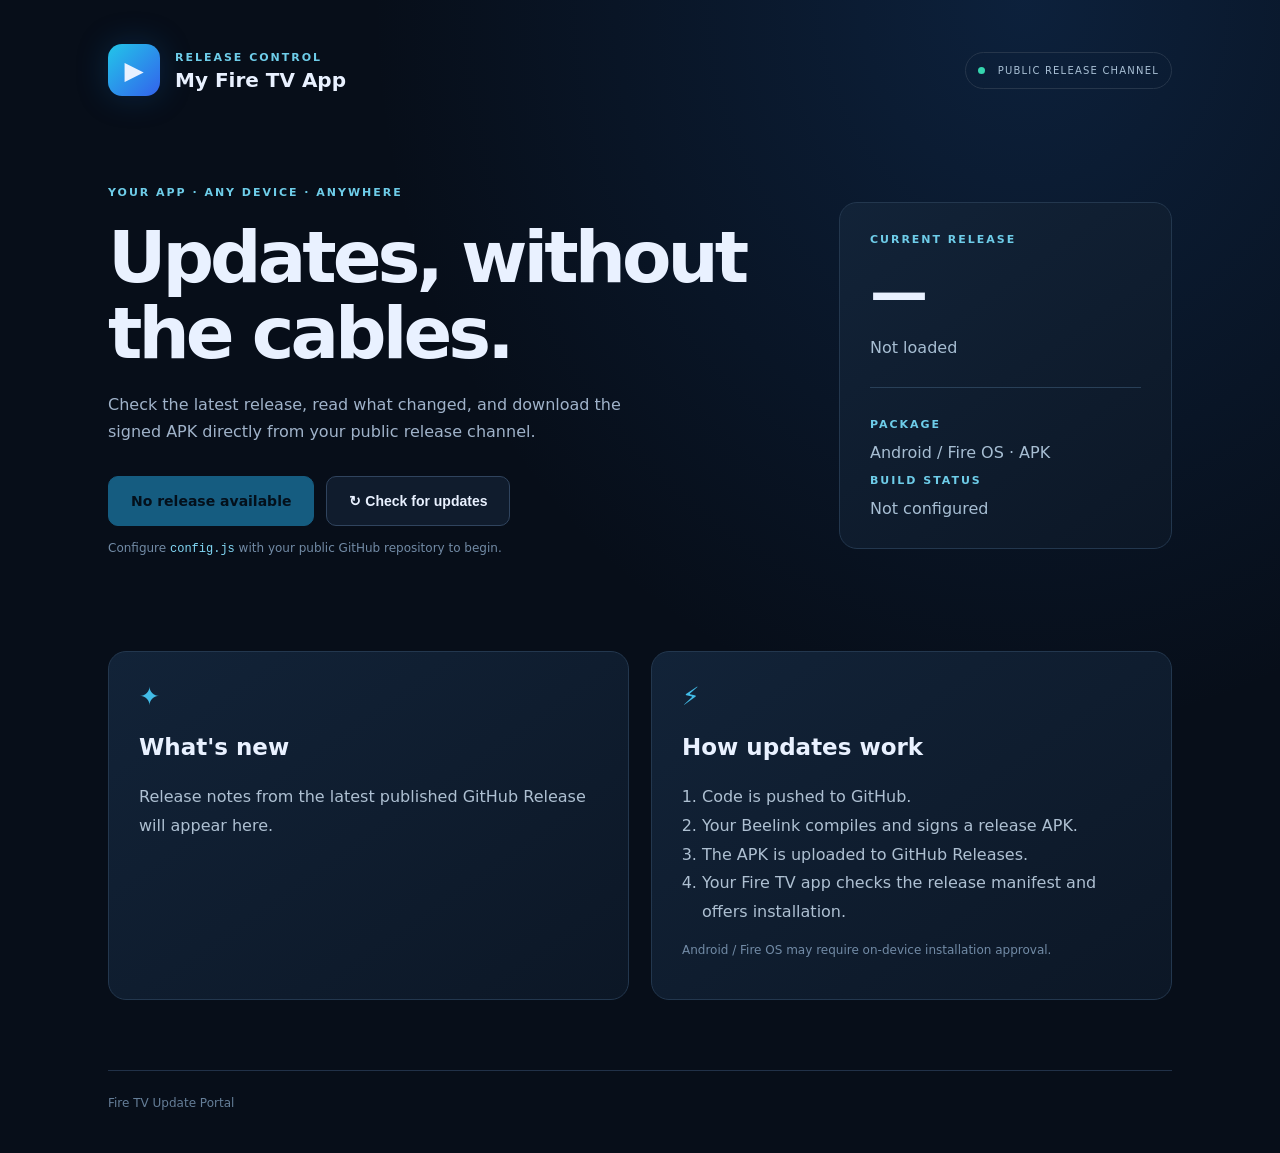
==== index.html @ 5aac3f4d "Add files via upload" ====
<!doctype html><html lang="en"><head><meta charset="UTF-8"><meta name="viewport" content="width=device-width,initial-scale=1"><meta name="theme-color" content="#09111e"><title>Fire TV Update Portal</title><link rel="stylesheet" href="styles.css"></head><body><main class="wrap"><header><div class="brand"><div class="mark">▶</div><div><span class="eyebrow">RELEASE CONTROL</span><h1 id="app-name">Fire TV App</h1></div></div><span class="pill"><span class="dot"></span> PUBLIC RELEASE CHANNEL</span></header><section class="hero"><div><span class="eyebrow">YOUR APP · ANY DEVICE · ANYWHERE</span><h2>Updates, without the cables.</h2><p>Check the latest release, read what changed, and download the signed APK directly from your public release channel.</p><div class="buttons"><a id="download" class="btn primary disabled" aria-disabled="true">No release available</a><button id="refresh" class="btn secondary">↻ Check for updates</button></div><p class="fine" id="error">Configure <code>config.js</code> with your public GitHub repository to begin.</p></div><div class="status"><span class="eyebrow">CURRENT RELEASE</span><strong id="version">—</strong><span id="release-date">Not loaded</span><div class="line"></div><span class="tiny">PACKAGE</span><span id="package">Android / Fire OS · APK</span><span class="tiny">BUILD STATUS</span><span id="build-status">Not configured</span></div></section><section class="panels"><article class="panel"><div class="icon">✦</div><h3>What's new</h3><div id="notes" class="notes">Release notes from the latest published GitHub Release will appear here.</div></article><article class="panel"><div class="icon">⚡</div><h3>How updates work</h3><ol><li>Code is pushed to GitHub.</li><li>Your Beelink compiles and signs a release APK.</li><li>The APK is uploaded to GitHub Releases.</li><li>Your Fire TV app checks the release manifest and offers installation.</li></ol><p class="fine">Android / Fire OS may require on-device installation approval.</p></article></section><footer>Fire TV Update Portal <span id="repo-link"></span></footer></main><script src="config.js"></script><script src="app.js"></script></body></html>
---- styles.css ----
:root{color-scheme:dark;font-family:Inter,ui-sans-serif,system-ui,-apple-system,Segoe UI,sans-serif;background:#070e19;color:#e9f1ff}*{box-sizing:border-box}body{margin:0;background:radial-gradient(ellipse at 80% 0,rgba(27,83,153,.27),transparent 45%),#070e19}.wrap{max-width:1120px;margin:auto;padding:44px 28px}header{display:flex;align-items:center;justify-content:space-between;gap:16px;margin-bottom:85px}.brand{display:flex;align-items:center;gap:15px}.mark{display:grid;place-items:center;font-size:25px;width:52px;height:52px;border-radius:14px;background:linear-gradient(135deg,#22c6e9,#3362ec);box-shadow:0 0 32px #1768bc44}.eyebrow,.tiny{font-size:11px;letter-spacing:.18em;font-weight:800;color:#6ecde9}.brand h1{font-size:20px;margin:3px 0}.pill{font-size:10px;color:#a9c0d5;border:1px solid #26364b;padding:12px;border-radius:100px;letter-spacing:.12em}.dot{display:inline-block;width:7px;height:7px;border-radius:50%;background:#35d6af;margin-right:8px}.hero{display:grid;grid-template-columns:1.4fr .7fr;gap:65px;align-items:center;margin-bottom:80px}.hero h2{font-size:clamp(40px,6vw,72px);letter-spacing:-.055em;line-height:1.05;margin:20px 0}.hero p{color:#a0b3ca;max-width:560px;line-height:1.7}.buttons{display:flex;flex-wrap:wrap;gap:12px;margin-top:30px}.btn{font-size:14px;text-decoration:none;font-weight:750;border-radius:10px;border:1px solid #30445e;padding:16px 22px;cursor:pointer}.primary{background:#24a9e7;color:#00121e;border-color:#24a9e7}.secondary{background:#101c2d;color:#e9f1ff}.disabled{opacity:.5;pointer-events:none}.fine{font-size:12px!important;color:#728ba6!important}.status,.panel{border:1px solid #23374e;background:linear-gradient(145deg,#122338,#0c1726);border-radius:18px;padding:30px}.status{display:flex;flex-direction:column;gap:12px}.status strong{font-size:58px;letter-spacing:-.06em}.status>span:not(.eyebrow):not(.tiny){color:#a7bed3}.line{border-top:1px solid #294058;margin:18px 0}.panels{display:grid;grid-template-columns:1fr 1fr;gap:22px}.panel .icon{font-size:25px;color:#42bce7}.panel h3{font-size:23px}.notes,.panel li{color:#aec0d2;line-height:1.8;white-space:pre-wrap;overflow-wrap:anywhere}.panel ol{padding-left:20px}footer{display:flex;justify-content:space-between;gap:15px;border-top:1px solid #213148;margin-top:70px;padding-top:25px;font-size:12px;color:#657e98}footer a{color:#73cbed}code{color:#82d8f5}@media(max-width:760px){.wrap{padding:25px 19px}header{margin-bottom:55px}.hero,.panels{grid-template-columns:1fr;gap:20px}.hero{margin-bottom:30px}.pill{display:none}.status strong{font-size:48px}}
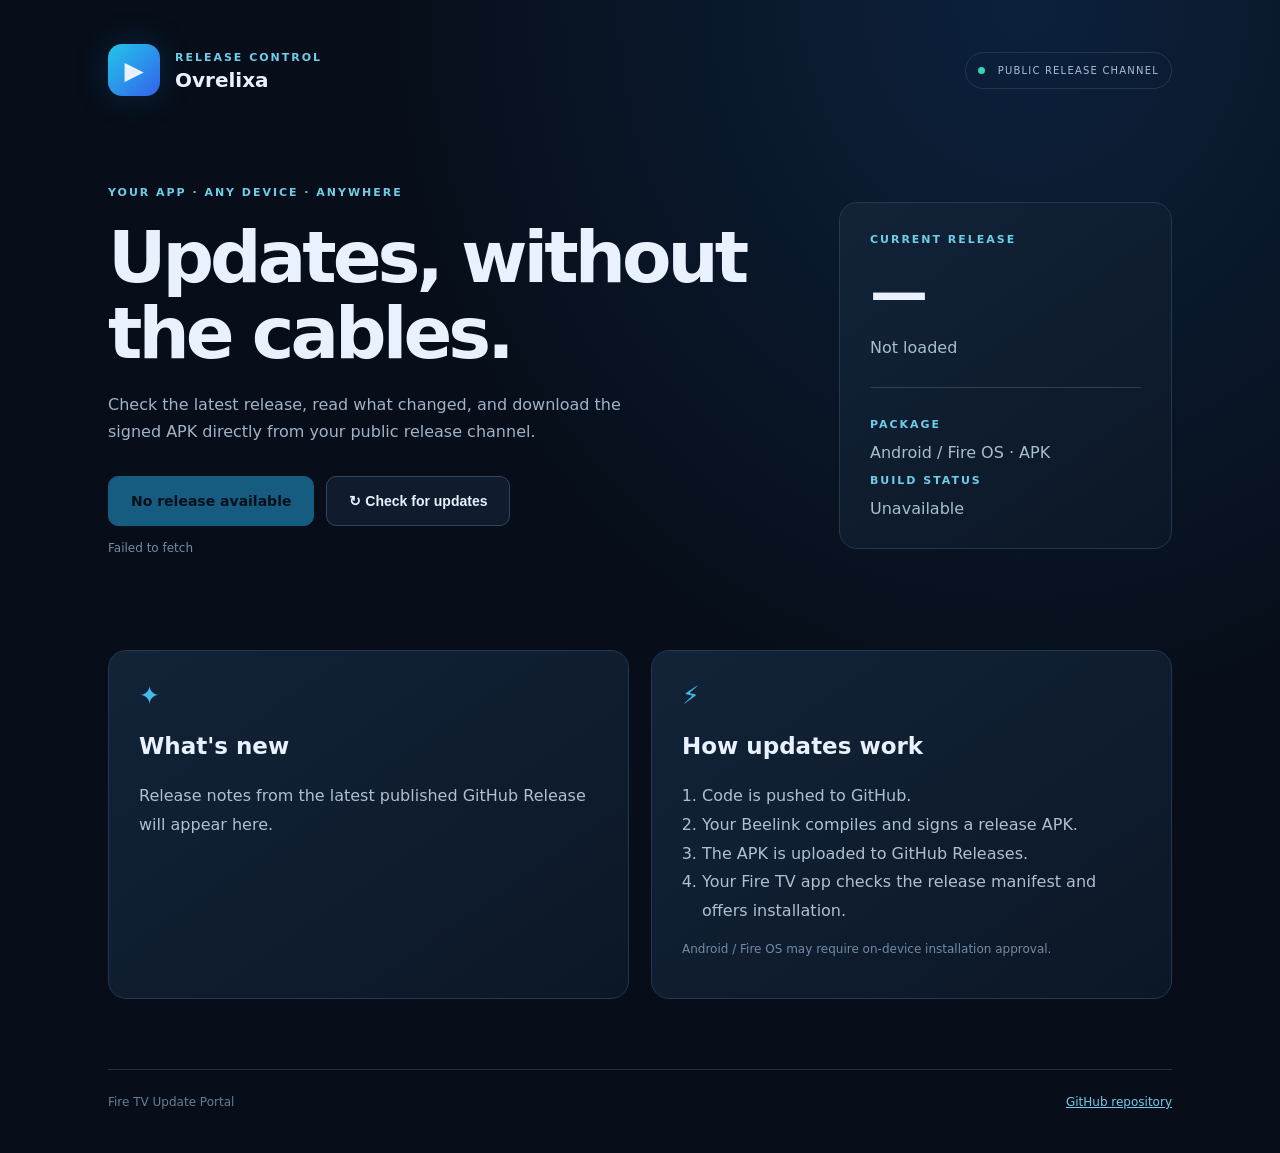
==== commit 6eb28900: "Name: Ovrelixa Co-Authored-By: Claude Opus 5.5 <noreply@anthropic.com> Claude-Session: https://claud" ====
--- a/index.html
+++ b/index.html
@@ -1 +1 @@
-<!doctype html><html lang="en"><head><meta charset="UTF-8"><meta name="viewport" content="width=device-width,initial-scale=1"><meta name="theme-color" content="#09111e"><title>Fire TV Update Portal</title><link rel="stylesheet" href="styles.css"></head><body><main class="wrap"><header><div class="brand"><div class="mark">▶</div><div><span class="eyebrow">RELEASE CONTROL</span><h1 id="app-name">Fire TV App</h1></div></div><span class="pill"><span class="dot"></span> PUBLIC RELEASE CHANNEL</span></header><section class="hero"><div><span class="eyebrow">YOUR APP · ANY DEVICE · ANYWHERE</span><h2>Updates, without the cables.</h2><p>Check the latest release, read what changed, and download the signed APK directly from your public release channel.</p><div class="buttons"><a id="download" class="btn primary disabled" aria-disabled="true">No release available</a><button id="refresh" class="btn secondary">↻ Check for updates</button></div><p class="fine" id="error">Configure <code>config.js</code> with your public GitHub repository to begin.</p></div><div class="status"><span class="eyebrow">CURRENT RELEASE</span><strong id="version">—</strong><span id="release-date">Not loaded</span><div class="line"></div><span class="tiny">PACKAGE</span><span id="package">Android / Fire OS · APK</span><span class="tiny">BUILD STATUS</span><span id="build-status">Not configured</span></div></section><section class="panels"><article class="panel"><div class="icon">✦</div><h3>What's new</h3><div id="notes" class="notes">Release notes from the latest published GitHub Release will appear here.</div></article><article class="panel"><div class="icon">⚡</div><h3>How updates work</h3><ol><li>Code is pushed to GitHub.</li><li>Your Beelink compiles and signs a release APK.</li><li>The APK is uploaded to GitHub Releases.</li><li>Your Fire TV app checks the release manifest and offers installation.</li></ol><p class="fine">Android / Fire OS may require on-device installation approval.</p></article></section><footer>Fire TV Update Portal <span id="repo-link"></span></footer></main><script src="config.js"></script><script src="app.js"></script></body></html>
+<!doctype html><html lang="en"><head><meta charset="UTF-8"><meta name="viewport" content="width=device-width,initial-scale=1"><meta name="theme-color" content="#09111e"><title>Ovrelixa Updates</title><link rel="stylesheet" href="styles.css"></head><body><main class="wrap"><header><div class="brand"><div class="mark">▶</div><div><span class="eyebrow">RELEASE CONTROL</span><h1 id="app-name">Fire TV App</h1></div></div><span class="pill"><span class="dot"></span> PUBLIC RELEASE CHANNEL</span></header><section class="hero"><div><span class="eyebrow">YOUR APP · ANY DEVICE · ANYWHERE</span><h2>Updates, without the cables.</h2><p>Check the latest release, read what changed, and download the signed APK directly from your public release channel.</p><div class="buttons"><a id="download" class="btn primary disabled" aria-disabled="true">No release available</a><button id="refresh" class="btn secondary">↻ Check for updates</button></div><p class="fine" id="error">Configure <code>config.js</code> with your public GitHub repository to begin.</p></div><div class="status"><span class="eyebrow">CURRENT RELEASE</span><strong id="version">—</strong><span id="release-date">Not loaded</span><div class="line"></div><span class="tiny">PACKAGE</span><span id="package">Android / Fire OS · APK</span><span class="tiny">BUILD STATUS</span><span id="build-status">Not configured</span></div></section><section class="panels"><article class="panel"><div class="icon">✦</div><h3>What's new</h3><div id="notes" class="notes">Release notes from the latest published GitHub Release will appear here.</div></article><article class="panel"><div class="icon">⚡</div><h3>How updates work</h3><ol><li>Code is pushed to GitHub.</li><li>Your Beelink compiles and signs a release APK.</li><li>The APK is uploaded to GitHub Releases.</li><li>Your Fire TV app checks the release manifest and offers installation.</li></ol><p class="fine">Android / Fire OS may require on-device installation approval.</p></article></section><footer>Fire TV Update Portal <span id="repo-link"></span></footer></main><script src="config.js"></script><script src="app.js"></script></body></html>
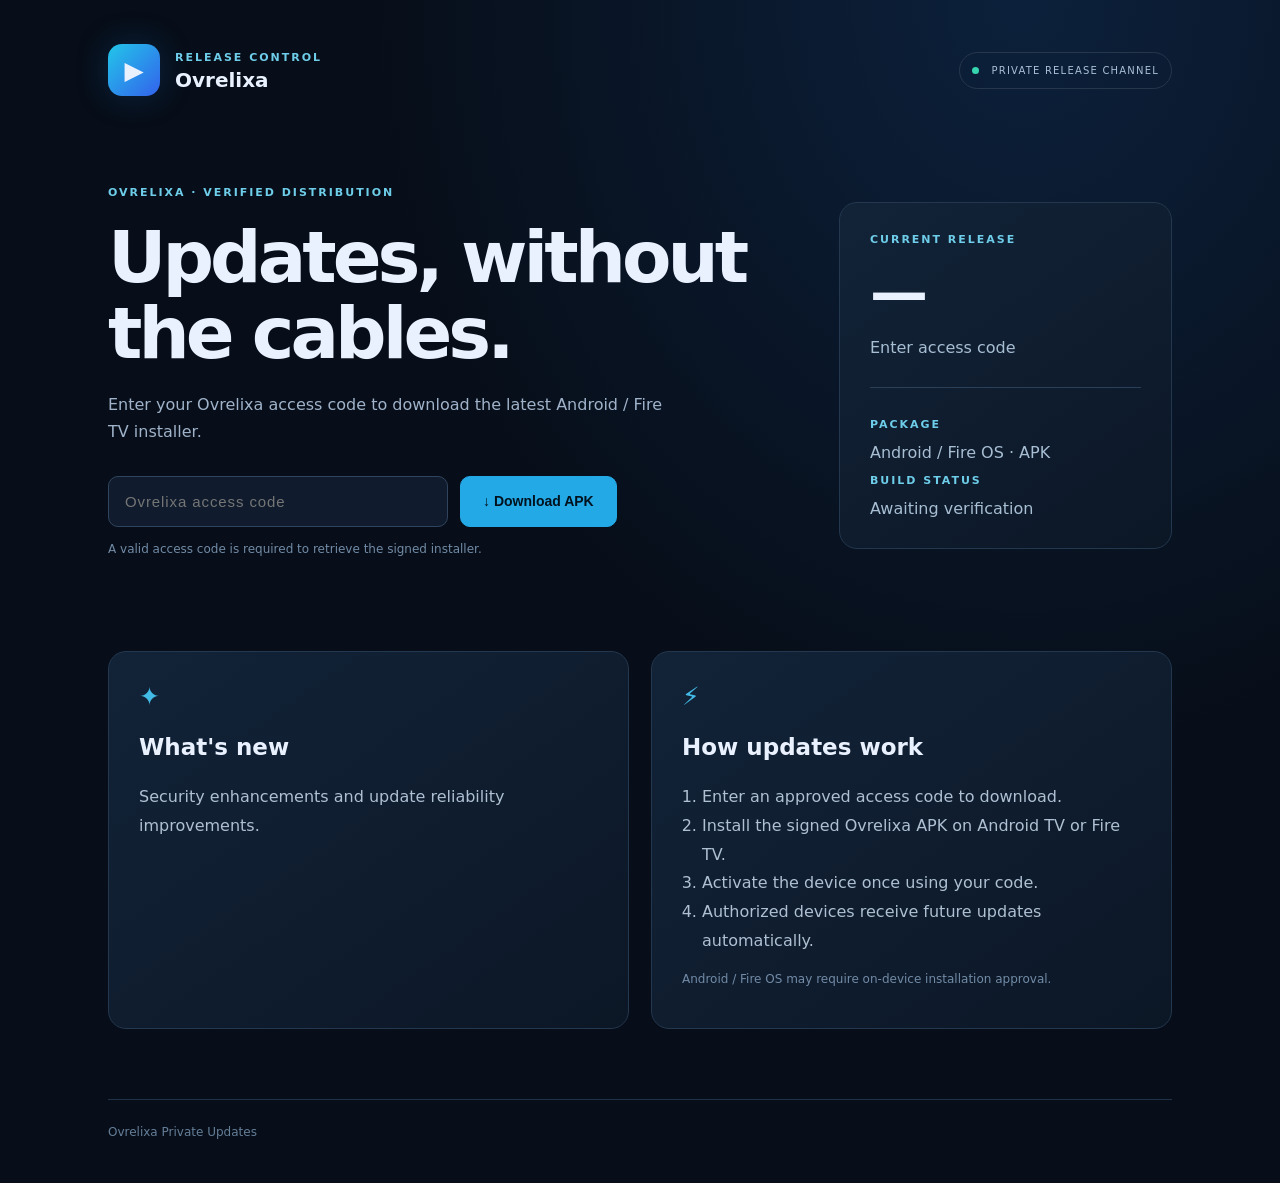
==== commit 0e4458a4: "Stage code-gated Ovrelixa private download page" ====
--- a/index.html
+++ b/index.html
@@ -1 +1 @@
-<!doctype html><html lang="en"><head><meta charset="UTF-8"><meta name="viewport" content="width=device-width,initial-scale=1"><meta name="theme-color" content="#09111e"><title>Ovrelixa Updates</title><link rel="stylesheet" href="styles.css"></head><body><main class="wrap"><header><div class="brand"><div class="mark">▶</div><div><span class="eyebrow">RELEASE CONTROL</span><h1 id="app-name">Fire TV App</h1></div></div><span class="pill"><span class="dot"></span> PUBLIC RELEASE CHANNEL</span></header><section class="hero"><div><span class="eyebrow">YOUR APP · ANY DEVICE · ANYWHERE</span><h2>Updates, without the cables.</h2><p>Check the latest release, read what changed, and download the signed APK directly from your public release channel.</p><div class="buttons"><a id="download" class="btn primary disabled" aria-disabled="true">No release available</a><button id="refresh" class="btn secondary">↻ Check for updates</button></div><p class="fine" id="error">Configure <code>config.js</code> with your public GitHub repository to begin.</p></div><div class="status"><span class="eyebrow">CURRENT RELEASE</span><strong id="version">—</strong><span id="release-date">Not loaded</span><div class="line"></div><span class="tiny">PACKAGE</span><span id="package">Android / Fire OS · APK</span><span class="tiny">BUILD STATUS</span><span id="build-status">Not configured</span></div></section><section class="panels"><article class="panel"><div class="icon">✦</div><h3>What's new</h3><div id="notes" class="notes">Release notes from the latest published GitHub Release will appear here.</div></article><article class="panel"><div class="icon">⚡</div><h3>How updates work</h3><ol><li>Code is pushed to GitHub.</li><li>Your Beelink compiles and signs a release APK.</li><li>The APK is uploaded to GitHub Releases.</li><li>Your Fire TV app checks the release manifest and offers installation.</li></ol><p class="fine">Android / Fire OS may require on-device installation approval.</p></article></section><footer>Fire TV Update Portal <span id="repo-link"></span></footer></main><script src="config.js"></script><script src="app.js"></script></body></html>
+<!doctype html><html lang="en"><head><meta charset="UTF-8"><meta name="viewport" content="width=device-width,initial-scale=1"><meta name="theme-color" content="#09111e"><title>Ovrelixa Updates</title><link rel="stylesheet" href="styles.css"></head><body><main class="wrap"><header><div class="brand"><div class="mark">▶</div><div><span class="eyebrow">RELEASE CONTROL</span><h1 id="app-name">Fire TV App</h1></div></div><span class="pill"><span class="dot"></span> PRIVATE RELEASE CHANNEL</span></header><section class="hero"><div><span class="eyebrow">OVRELIXA · VERIFIED DISTRIBUTION</span><h2>Updates, without the cables.</h2><p>Enter your Ovrelixa access code to download the latest Android / Fire TV installer.</p><div class="buttons"><input id="access-code" class="access-input" type="password" maxlength="80" autocomplete="off" spellcheck="false" placeholder="Ovrelixa access code" aria-label="Ovrelixa access code"><button id="download" class="btn primary">↓ Download APK</button></div><p class="fine" id="error">A valid access code is required to retrieve the signed installer.</p></div><div class="status"><span class="eyebrow">CURRENT RELEASE</span><strong id="version">—</strong><span id="release-date">Enter access code</span><div class="line"></div><span class="tiny">PACKAGE</span><span id="package">Android / Fire OS · APK</span><span class="tiny">BUILD STATUS</span><span id="build-status">Awaiting verification</span></div></section><section class="panels"><article class="panel"><div class="icon">✦</div><h3>What's new</h3><div id="notes" class="notes">Security enhancements and update reliability improvements.</div></article><article class="panel"><div class="icon">⚡</div><h3>How updates work</h3><ol><li>Enter an approved access code to download.</li><li>Install the signed Ovrelixa APK on Android TV or Fire TV.</li><li>Activate the device once using your code.</li><li>Authorized devices receive future updates automatically.</li></ol><p class="fine">Android / Fire OS may require on-device installation approval.</p></article></section><footer>Ovrelixa Private Updates</footer></main><script src="config.js"></script><script src="app.js"></script></body></html>
--- a/styles.css
+++ b/styles.css
@@ -1 +1,3 @@
 :root{color-scheme:dark;font-family:Inter,ui-sans-serif,system-ui,-apple-system,Segoe UI,sans-serif;background:#070e19;color:#e9f1ff}*{box-sizing:border-box}body{margin:0;background:radial-gradient(ellipse at 80% 0,rgba(27,83,153,.27),transparent 45%),#070e19}.wrap{max-width:1120px;margin:auto;padding:44px 28px}header{display:flex;align-items:center;justify-content:space-between;gap:16px;margin-bottom:85px}.brand{display:flex;align-items:center;gap:15px}.mark{display:grid;place-items:center;font-size:25px;width:52px;height:52px;border-radius:14px;background:linear-gradient(135deg,#22c6e9,#3362ec);box-shadow:0 0 32px #1768bc44}.eyebrow,.tiny{font-size:11px;letter-spacing:.18em;font-weight:800;color:#6ecde9}.brand h1{font-size:20px;margin:3px 0}.pill{font-size:10px;color:#a9c0d5;border:1px solid #26364b;padding:12px;border-radius:100px;letter-spacing:.12em}.dot{display:inline-block;width:7px;height:7px;border-radius:50%;background:#35d6af;margin-right:8px}.hero{display:grid;grid-template-columns:1.4fr .7fr;gap:65px;align-items:center;margin-bottom:80px}.hero h2{font-size:clamp(40px,6vw,72px);letter-spacing:-.055em;line-height:1.05;margin:20px 0}.hero p{color:#a0b3ca;max-width:560px;line-height:1.7}.buttons{display:flex;flex-wrap:wrap;gap:12px;margin-top:30px}.btn{font-size:14px;text-decoration:none;font-weight:750;border-radius:10px;border:1px solid #30445e;padding:16px 22px;cursor:pointer}.primary{background:#24a9e7;color:#00121e;border-color:#24a9e7}.secondary{background:#101c2d;color:#e9f1ff}.disabled{opacity:.5;pointer-events:none}.fine{font-size:12px!important;color:#728ba6!important}.status,.panel{border:1px solid #23374e;background:linear-gradient(145deg,#122338,#0c1726);border-radius:18px;padding:30px}.status{display:flex;flex-direction:column;gap:12px}.status strong{font-size:58px;letter-spacing:-.06em}.status>span:not(.eyebrow):not(.tiny){color:#a7bed3}.line{border-top:1px solid #294058;margin:18px 0}.panels{display:grid;grid-template-columns:1fr 1fr;gap:22px}.panel .icon{font-size:25px;color:#42bce7}.panel h3{font-size:23px}.notes,.panel li{color:#aec0d2;line-height:1.8;white-space:pre-wrap;overflow-wrap:anywhere}.panel ol{padding-left:20px}footer{display:flex;justify-content:space-between;gap:15px;border-top:1px solid #213148;margin-top:70px;padding-top:25px;font-size:12px;color:#657e98}footer a{color:#73cbed}code{color:#82d8f5}@media(max-width:760px){.wrap{padding:25px 19px}header{margin-bottom:55px}.hero,.panels{grid-template-columns:1fr;gap:20px}.hero{margin-bottom:30px}.pill{display:none}.status strong{font-size:48px}}
+
+.access-input{min-width:220px;flex:1;max-width:340px;background:#101c2d;border:1px solid #30445e;border-radius:10px;padding:16px;color:#e9f1ff;font-size:15px;letter-spacing:.06em}.access-input:focus{outline:2px solid #24a9e7;outline-offset:2px}button:disabled{opacity:.55;cursor:wait}
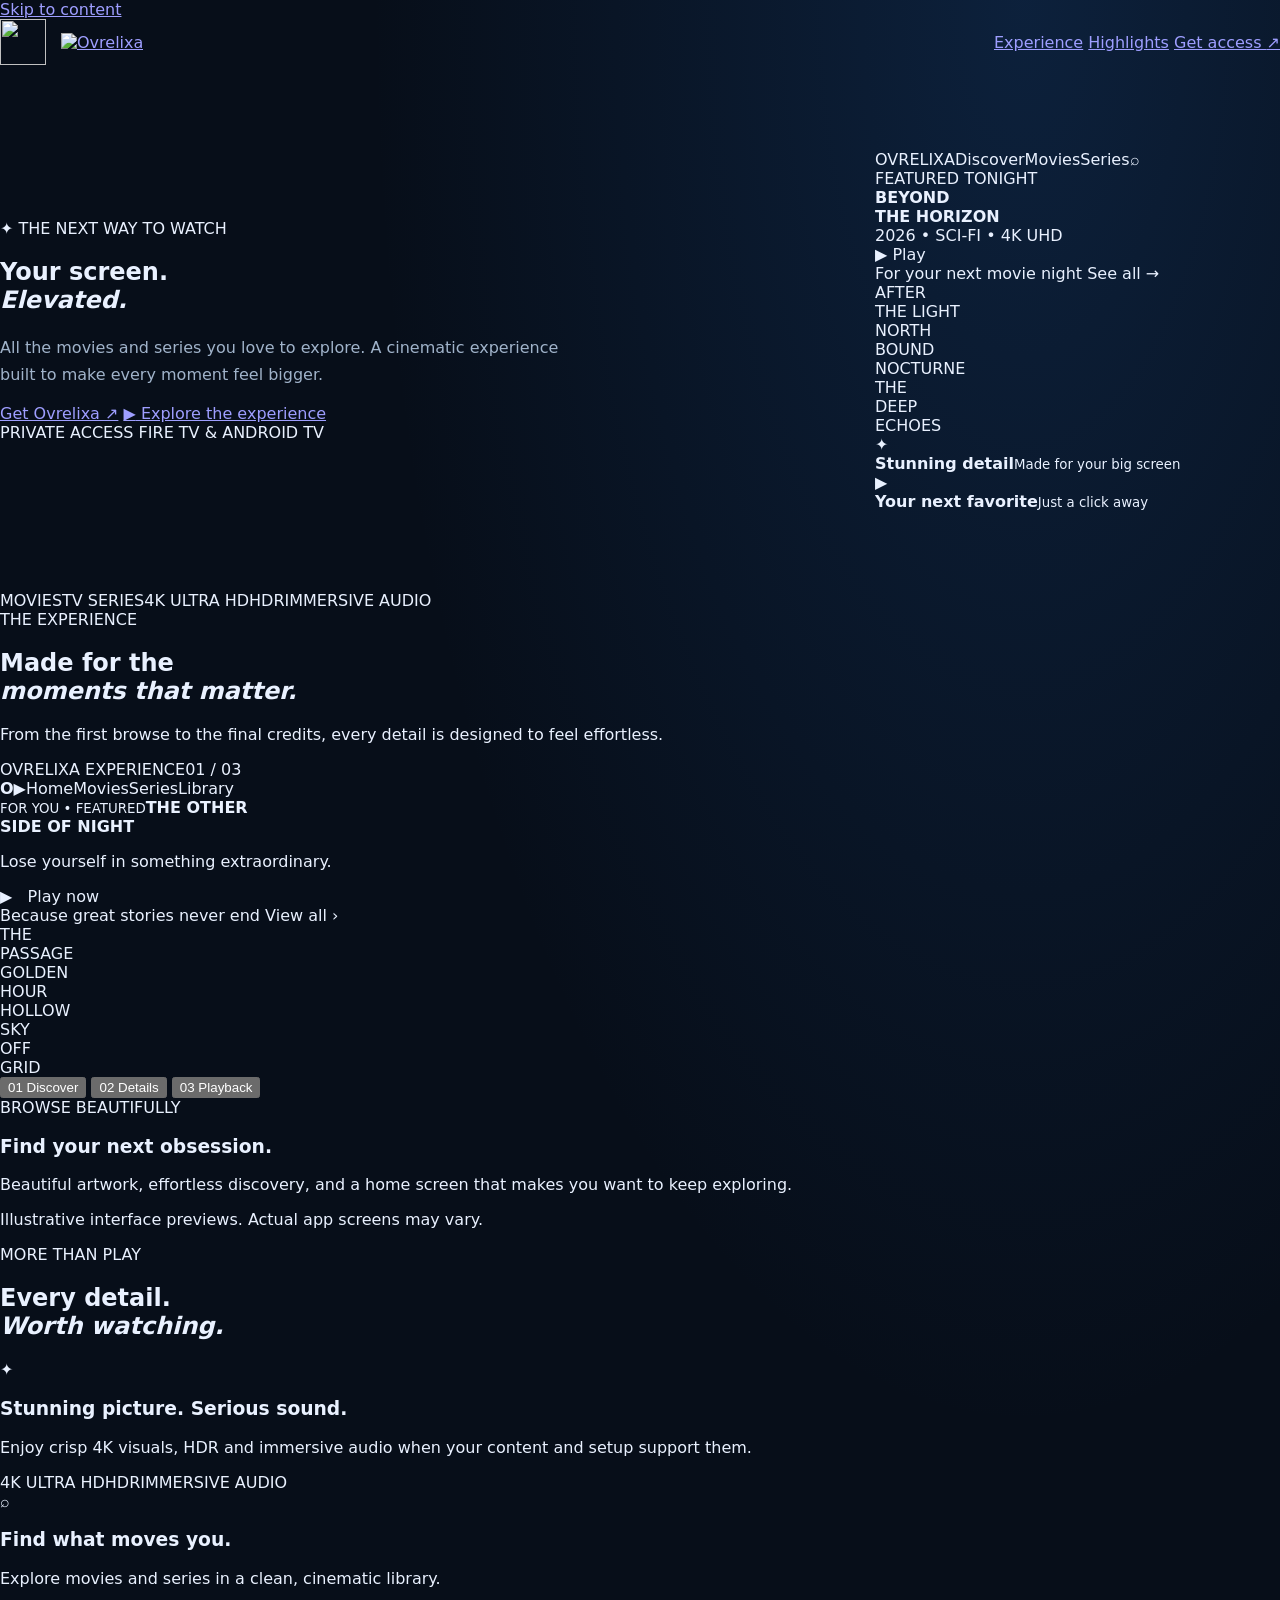
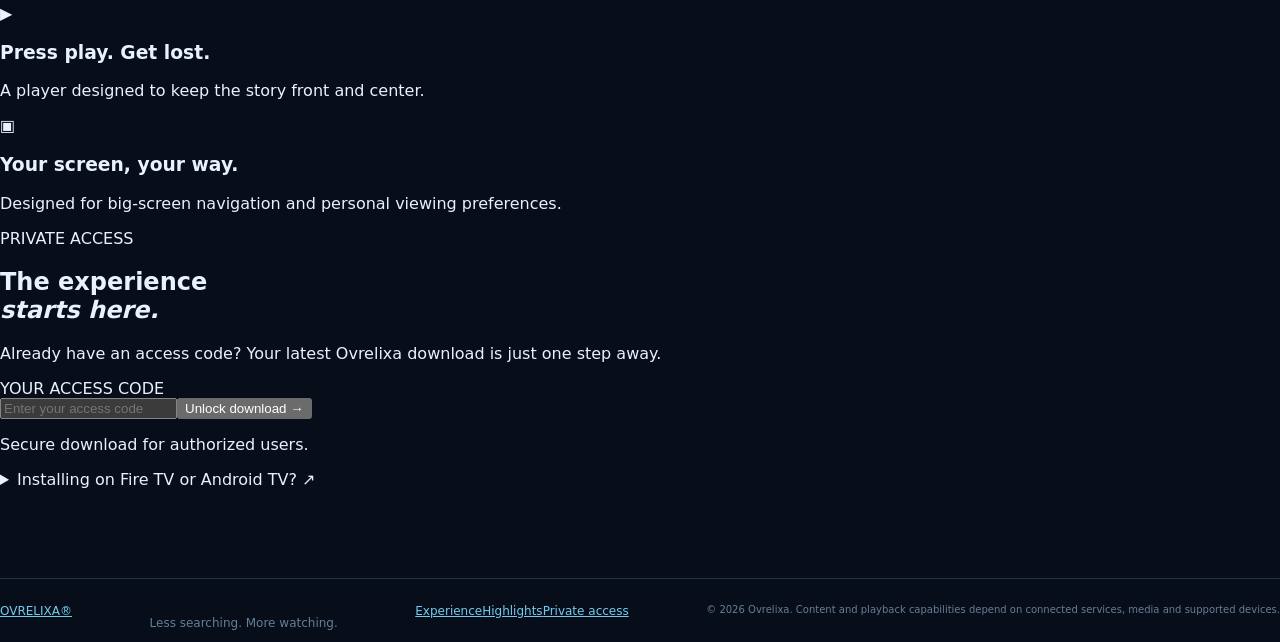
==== commit 9509699f: "Build cinematic Ovrelixa private-access landing page" ====
--- a/index.html
+++ b/index.html
@@ -1 +1,161 @@
-<!doctype html><html lang="en"><head><meta charset="UTF-8"><meta name="viewport" content="width=device-width,initial-scale=1"><meta name="theme-color" content="#09111e"><title>Ovrelixa Updates</title><link rel="stylesheet" href="styles.css"></head><body><main class="wrap"><header><div class="brand"><div class="mark">▶</div><div><span class="eyebrow">RELEASE CONTROL</span><h1 id="app-name">Fire TV App</h1></div></div><span class="pill"><span class="dot"></span> PRIVATE RELEASE CHANNEL</span></header><section class="hero"><div><span class="eyebrow">OVRELIXA · VERIFIED DISTRIBUTION</span><h2>Updates, without the cables.</h2><p>Enter your Ovrelixa access code to download the latest Android / Fire TV installer.</p><div class="buttons"><input id="access-code" class="access-input" type="password" maxlength="80" autocomplete="off" spellcheck="false" placeholder="Ovrelixa access code" aria-label="Ovrelixa access code"><button id="download" class="btn primary">↓ Download APK</button></div><p class="fine" id="error">A valid access code is required to retrieve the signed installer.</p></div><div class="status"><span class="eyebrow">CURRENT RELEASE</span><strong id="version">—</strong><span id="release-date">Enter access code</span><div class="line"></div><span class="tiny">PACKAGE</span><span id="package">Android / Fire OS · APK</span><span class="tiny">BUILD STATUS</span><span id="build-status">Awaiting verification</span></div></section><section class="panels"><article class="panel"><div class="icon">✦</div><h3>What's new</h3><div id="notes" class="notes">Security enhancements and update reliability improvements.</div></article><article class="panel"><div class="icon">⚡</div><h3>How updates work</h3><ol><li>Enter an approved access code to download.</li><li>Install the signed Ovrelixa APK on Android TV or Fire TV.</li><li>Activate the device once using your code.</li><li>Authorized devices receive future updates automatically.</li></ol><p class="fine">Android / Fire OS may require on-device installation approval.</p></article></section><footer>Ovrelixa Private Updates</footer></main><script src="config.js"></script><script src="app.js"></script></body></html>
+<!doctype html>
+<html lang="en">
+<head>
+  <meta charset="utf-8">
+  <meta name="viewport" content="width=device-width, initial-scale=1">
+  <meta name="theme-color" content="#080d14">
+  <meta name="description" content="Ovrelixa. A beautifully cinematic way to discover and enjoy your movies and series. Private access for Android TV and Fire TV.">
+  <meta property="og:title" content="Ovrelixa — Your screen. Elevated.">
+  <meta property="og:description" content="Movies. Series. Stunning playback. A beautifully cinematic experience.">
+  <meta property="og:type" content="website">
+  <link rel="icon" href="/assets/ovrelixa-mark.png" type="image/png">
+  <title>Ovrelixa — Your screen. Elevated.</title>
+  <link rel="stylesheet" href="/styles.css">
+  <script src="/config.js" defer></script>
+  <script src="/app.js" defer></script>
+</head>
+<body>
+  <a class="skip-link" href="#main">Skip to content</a>
+  <div class="ambient ambient-one" aria-hidden="true"></div>
+  <div class="ambient ambient-two" aria-hidden="true"></div>
+  <div class="page-shell">
+    <header class="site-header">
+      <a class="brand" href="#top" aria-label="Ovrelixa home">
+        <img class="brand-icon" src="/assets/ovrelixa-mark.png" alt="" width="46" height="46">
+        <img class="brand-wordmark" src="/assets/ovrelixa-wordmark.png" alt="Ovrelixa">
+      </a>
+      <nav class="nav-links" aria-label="Main navigation">
+        <a href="#experience">Experience</a>
+        <a href="#features">Highlights</a>
+        <a href="#access" class="nav-cta">Get access <span aria-hidden="true">↗</span></a>
+      </nav>
+    </header>
+
+    <main id="main">
+      <section class="hero" id="top" aria-labelledby="hero-title">
+        <div class="hero-copy">
+          <div class="overline"><span class="sparkle" aria-hidden="true">✦</span> THE NEXT WAY TO WATCH</div>
+          <h1 id="hero-title">Your screen.<br><em>Elevated.</em></h1>
+          <p class="hero-lead">All the movies and series you love to explore. A cinematic experience built to make every moment feel bigger.</p>
+          <div class="hero-actions">
+            <a class="button button-primary" href="#access">Get Ovrelixa <span aria-hidden="true">↗</span></a>
+            <a class="button button-outline" href="#experience"><span class="play-mini" aria-hidden="true">▶</span> Explore the experience</a>
+          </div>
+          <div class="hero-meta"><span class="pulse-dot" aria-hidden="true"></span> PRIVATE ACCESS <span class="meta-divider"></span> FIRE TV &amp; ANDROID TV</div>
+        </div>
+        <div class="hero-art">
+          <div class="halo" aria-hidden="true"></div>
+          <div class="device">
+            <div class="device-screen">
+              <div class="screen-nav"><span class="screen-logo">OVRELIXA</span><span class="screen-menu active">Discover</span><span class="screen-menu">Movies</span><span class="screen-menu">Series</span><span class="screen-search" aria-hidden="true">⌕</span></div>
+              <div class="screen-feature">
+                <div class="screen-feature-art" aria-hidden="true"><span class="orbit orbit-1"></span><span class="orbit orbit-2"></span><span class="planet"></span></div>
+                <div class="screen-feature-copy">
+                  <div class="screen-label">FEATURED TONIGHT</div>
+                  <strong>BEYOND<br>THE HORIZON</strong>
+                  <div class="screen-facts">2026 <span>•</span> SCI-FI <span>•</span> 4K UHD</div>
+                  <span class="screen-play"><span>▶</span> Play</span>
+                </div>
+              </div>
+              <div class="screen-section-title">For your next movie night <span>See all →</span></div>
+              <div class="screen-posters">
+                <div class="poster poster-one"><span>AFTER<br>THE LIGHT</span></div>
+                <div class="poster poster-two"><span>NORTH<br>BOUND</span></div>
+                <div class="poster poster-three"><span>NOCTURNE</span></div>
+                <div class="poster poster-four"><span>THE<br>DEEP</span></div>
+                <div class="poster poster-five"><span>ECHOES</span></div>
+              </div>
+            </div>
+          </div>
+          <div class="device-stand" aria-hidden="true"></div>
+          <div class="hero-float float-quality"><span class="float-icon">✦</span><div><strong>Stunning detail</strong><small>Made for your big screen</small></div></div>
+          <div class="hero-float float-play"><span class="float-icon">▶</span><div><strong>Your next favorite</strong><small>Just a click away</small></div></div>
+        </div>
+      </section>
+
+      <section class="capabilities" aria-label="Viewing highlights">
+        <span>MOVIES</span><i></i><span>TV SERIES</span><i></i><span>4K ULTRA HD</span><i></i><span>HDR</span><i></i><span>IMMERSIVE AUDIO</span>
+      </section>
+
+      <section class="experience section-space" id="experience" aria-labelledby="experience-title">
+        <div class="section-heading">
+          <div><span class="kicker">THE EXPERIENCE</span><h2 id="experience-title">Made for the<br><em>moments that matter.</em></h2></div>
+          <p>From the first browse to the final credits, every detail is designed to feel effortless.</p>
+        </div>
+        <div class="preview-layout">
+          <div class="preview-frame">
+            <div class="preview-topbar"><span><b class="preview-status-dot"></b> OVRELIXA EXPERIENCE</span><span id="preview-counter">01 / 03</span></div>
+            <div class="preview-canvas">
+              <section class="preview-slide active" data-slide="0" aria-label="Discover interface concept">
+                <div class="mock-menu"><b>O<span>▶</span></b><span>Home</span><span>Movies</span><span>Series</span><span>Library</span></div>
+                <div class="mock-main">
+                  <div class="mock-hero-sky"><div class="mock-moon"></div><div class="mock-mountain one"></div><div class="mock-mountain two"></div></div>
+                  <div class="mock-hero-title"><small>FOR YOU • FEATURED</small><strong>THE OTHER<br>SIDE OF NIGHT</strong><p>Lose yourself in something extraordinary.</p><span class="mock-action">▶ &nbsp; Play now</span></div>
+                  <div class="mock-row-title">Because great stories never end <span>View all ›</span></div>
+                  <div class="mock-thumbnails"><div class="mini-poster m1">THE<br>PASSAGE</div><div class="mini-poster m2">GOLDEN<br>HOUR</div><div class="mini-poster m3">HOLLOW<br>SKY</div><div class="mini-poster m4">OFF<br>GRID</div></div>
+                </div>
+              </section>
+              <section class="preview-slide" data-slide="1" aria-label="Movie detail interface concept" hidden>
+                <div class="detail-scene"><div class="detail-sun"></div><div class="detail-hills"></div></div>
+                <div class="detail-copy"><span class="detail-label">A NEW WORLD AWAITS</span><h3>THE LAST<br>FRONTIER</h3><p>One extraordinary journey. A thousand unforgettable moments.</p><div class="detail-tags"><span>4K</span><span>HDR</span><span>2h 08m</span><span>Adventure</span></div><div class="detail-buttons"><b>▶ &nbsp; Watch now</b><span>＋ &nbsp; My list</span></div></div>
+              </section>
+              <section class="preview-slide" data-slide="2" aria-label="Playback interface concept" hidden>
+                <div class="player-scene"><div class="player-glow"></div><div class="player-ridge"></div></div>
+                <div class="player-bar"><div class="player-heading"><span>NOW PLAYING</span><b>After the Light</b></div><div class="player-progress"><b></b></div><div class="player-times"><span>00:48:32</span><span>01:52:10</span></div><div class="player-controls"><span>↶ 10</span><strong>❚❚</strong><span>10 ↷</span></div></div>
+                <div class="quality-tag">4K UHD · HDR</div>
+              </section>
+            </div>
+          </div>
+          <div class="preview-details">
+            <div class="preview-tabs" role="tablist" aria-label="Explore Ovrelixa interface">
+              <button class="preview-tab active" type="button" role="tab" aria-selected="true" aria-controls="preview-caption" data-index="0"><span>01</span> Discover</button>
+              <button class="preview-tab" type="button" role="tab" aria-selected="false" aria-controls="preview-caption" data-index="1"><span>02</span> Details</button>
+              <button class="preview-tab" type="button" role="tab" aria-selected="false" aria-controls="preview-caption" data-index="2"><span>03</span> Playback</button>
+            </div>
+            <div id="preview-caption" class="preview-caption" aria-live="polite">
+              <span class="kicker">BROWSE BEAUTIFULLY</span>
+              <h3 id="preview-title">Find your next obsession.</h3>
+              <p id="preview-description">Beautiful artwork, effortless discovery, and a home screen that makes you want to keep exploring.</p>
+            </div>
+            <p class="preview-disclaimer">Illustrative interface previews. Actual app screens may vary.</p>
+          </div>
+        </div>
+      </section>
+
+      <section class="feature-section section-space" id="features" aria-labelledby="features-title">
+        <div class="section-heading compact"><div><span class="kicker">MORE THAN PLAY</span><h2 id="features-title">Every detail.<br><em>Worth watching.</em></h2></div></div>
+        <div class="feature-grid">
+          <article class="feature-card feature-wide"><div class="feature-glyph">✦</div><div><h3>Stunning picture. Serious sound.</h3><p>Enjoy crisp 4K visuals, HDR and immersive audio when your content and setup support them.</p></div><div class="format-pills"><span>4K ULTRA HD</span><span>HDR</span><span>IMMERSIVE AUDIO</span></div></article>
+          <article class="feature-card"><div class="feature-glyph">⌕</div><h3>Find what moves you.</h3><p>Explore movies and series in a clean, cinematic library.</p></article>
+          <article class="feature-card"><div class="feature-glyph">▶</div><h3>Press play. Get lost.</h3><p>A player designed to keep the story front and center.</p></article>
+          <article class="feature-card"><div class="feature-glyph">▣</div><h3>Your screen, your way.</h3><p>Designed for big-screen navigation and personal viewing preferences.</p></article>
+        </div>
+      </section>
+
+      <section class="access-section section-space" id="access" aria-labelledby="access-title">
+        <div class="access-aurora" aria-hidden="true"></div>
+        <div class="access-content">
+          <span class="kicker">PRIVATE ACCESS</span>
+          <h2 id="access-title">The experience<br><em>starts here.</em></h2>
+          <p>Already have an access code? Your latest Ovrelixa download is just one step away.</p>
+          <form id="access-form" class="access-form" autocomplete="off">
+            <label for="access-code">YOUR ACCESS CODE</label>
+            <div class="access-fields"><input id="access-code" name="access-code" type="text" inputmode="text" maxlength="80" placeholder="Enter your access code" autocapitalize="characters" autocorrect="off" spellcheck="false" aria-describedby="access-feedback" required><button class="button button-primary" type="submit" id="unlock-button">Unlock download <span aria-hidden="true">→</span></button></div>
+            <p class="access-feedback" id="access-feedback" role="status" aria-live="polite">Secure download for authorized users.</p>
+          </form>
+          <div class="download-result" id="download-result" hidden>
+            <div class="result-success"><span aria-hidden="true">✓</span><div><strong>Access granted</strong><small id="release-label">Ovrelixa for Fire TV / Android TV</small></div></div>
+            <a id="private-download" class="button button-download" href="#" rel="noreferrer">Download Ovrelixa <span aria-hidden="true">↓</span></a>
+            <p id="release-notes" class="download-notes"></p>
+            <p class="download-expiry">Your secure download link expires in 30 minutes. Enter your code again to renew.</p>
+          </div>
+          <details class="install-help"><summary>Installing on Fire TV or Android TV? <span aria-hidden="true">↗</span></summary><p>Open your private download link on the device or transfer the downloaded APK to your TV. Approve app installation if prompted by Fire OS or Android TV. Existing installations should use the in-app update prompt where possible.</p></details>
+        </div>
+        <img class="access-mark" src="/assets/ovrelixa-mark.png" alt="" aria-hidden="true">
+      </section>
+    </main>
+
+    <footer class="footer"><a class="footer-brand" href="#top">OVRELIXA<span>®</span></a><p>Less searching. More watching.</p><div class="footer-links"><a href="#experience">Experience</a><a href="#features">Highlights</a><a href="#access">Private access</a></div><small>© 2026 Ovrelixa. Content and playback capabilities depend on connected services, media and supported devices.</small></footer>
+  </div>
+</body>
+</html>
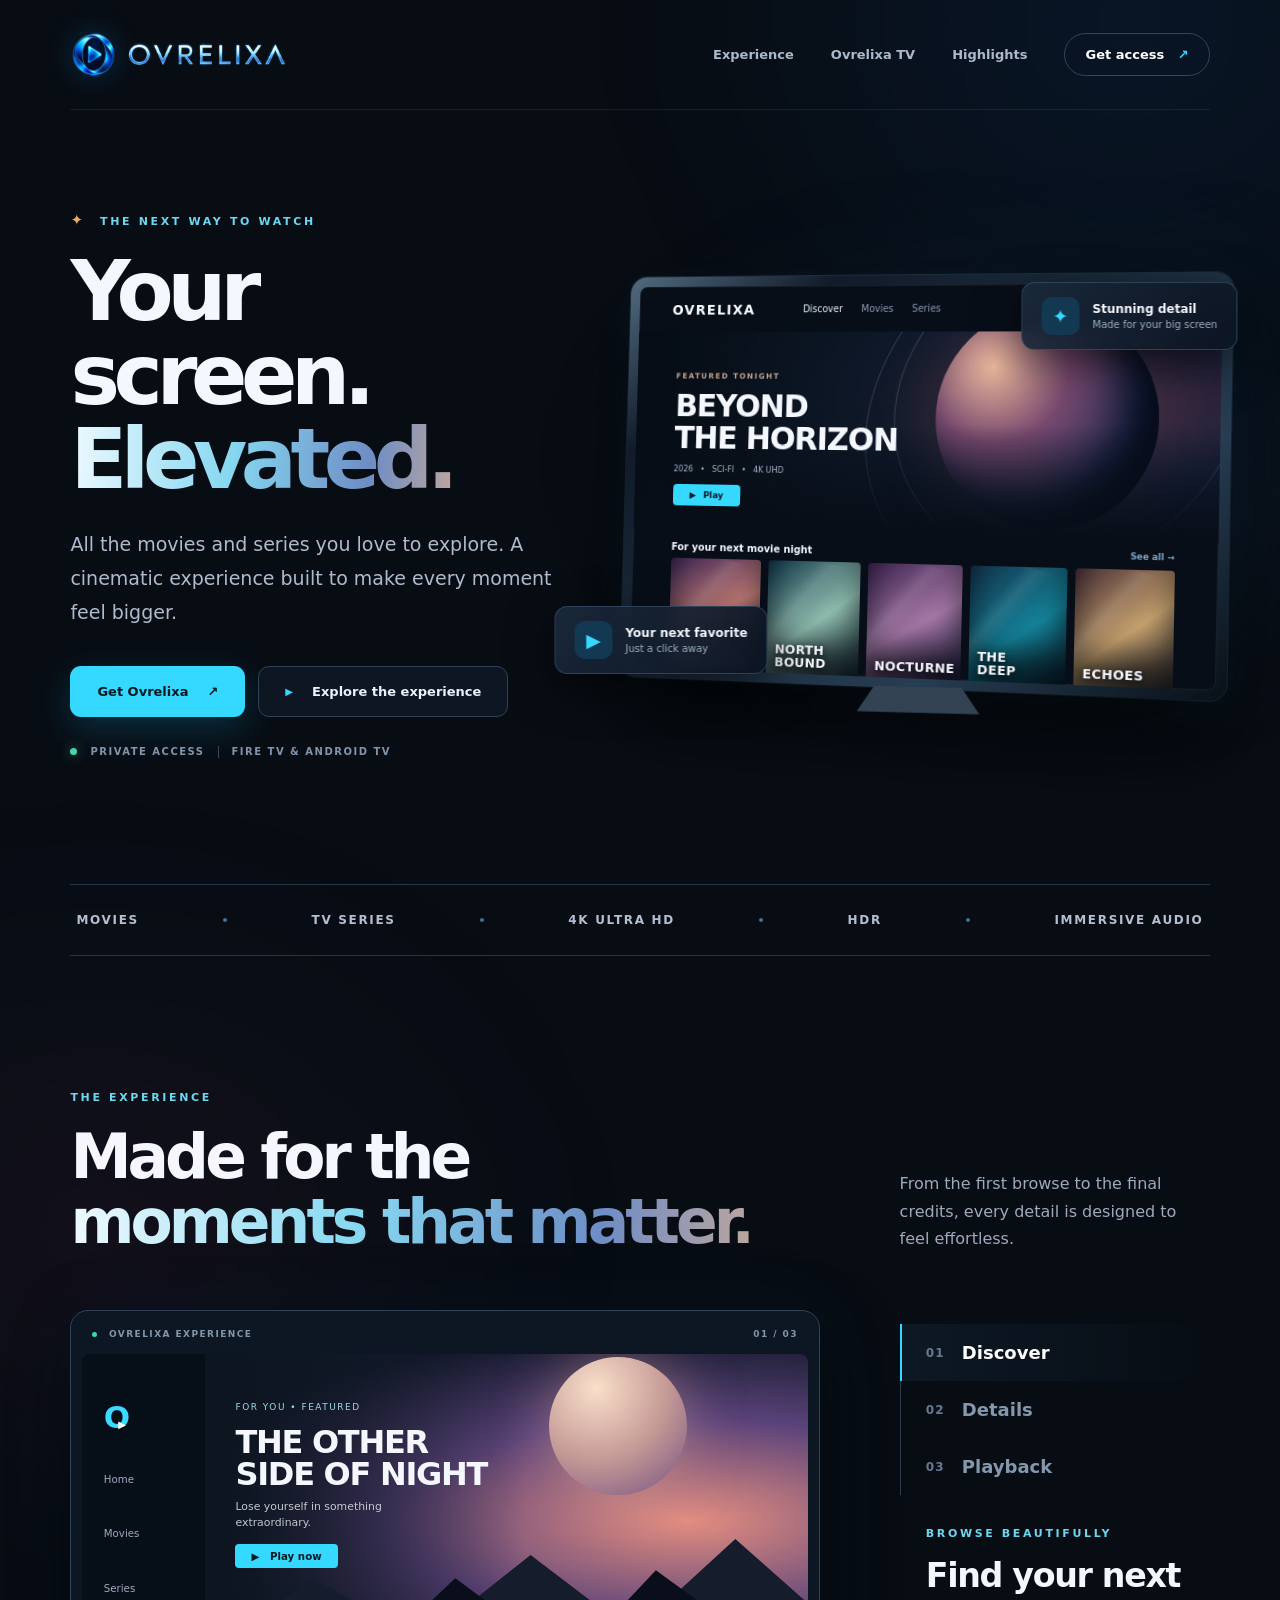
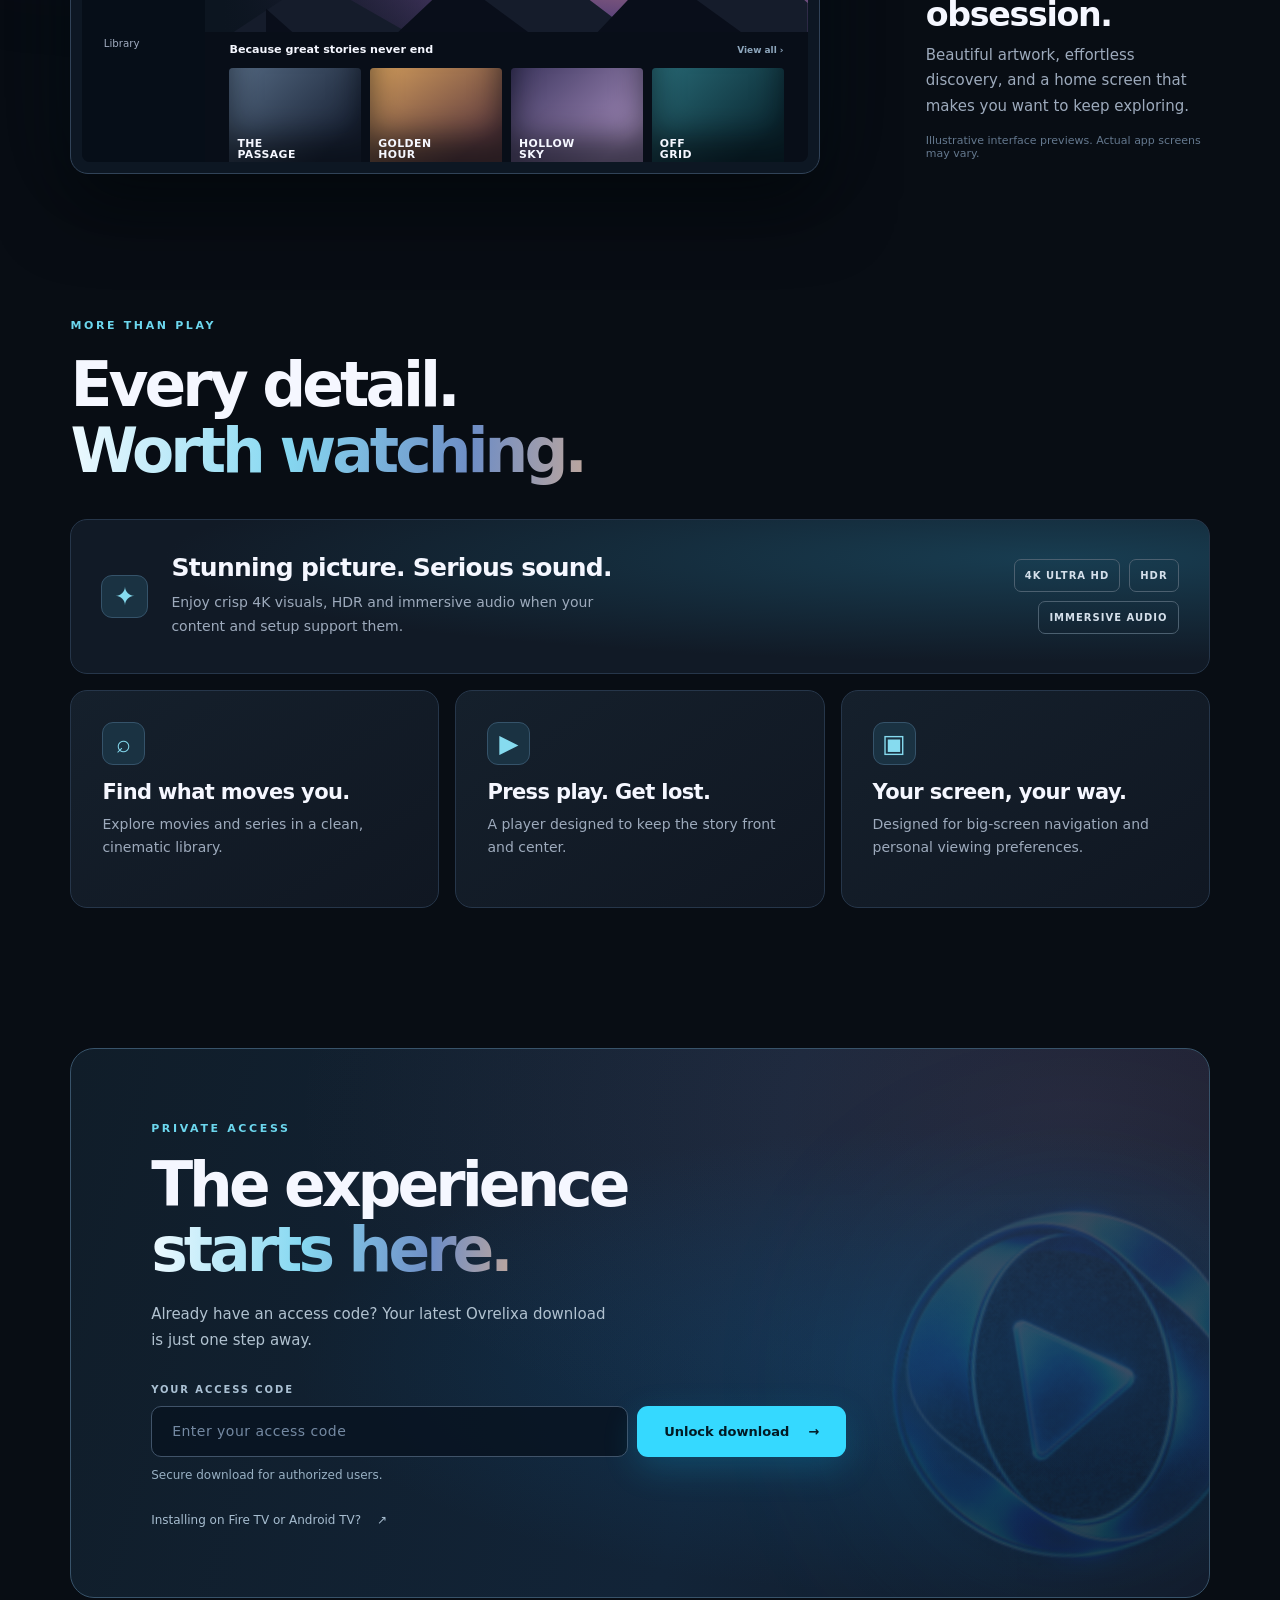
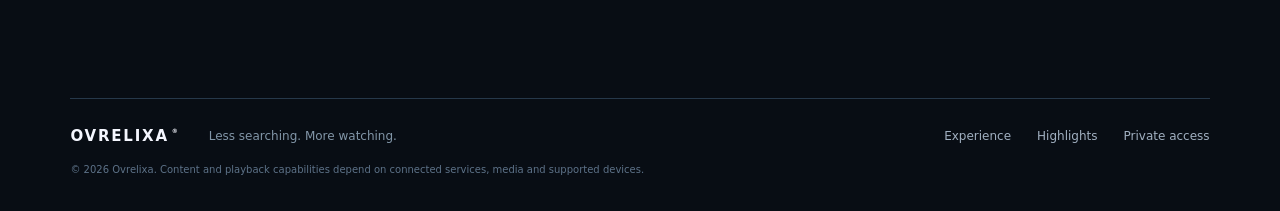
==== commit 7313643c: "feat(site): add Ovrelixa TV navigation tab without changing movie access" ====
--- a/index.html
+++ b/index.html
@@ -26,6 +26,7 @@
       </a>
       <nav class="nav-links" aria-label="Main navigation">
         <a href="#experience">Experience</a>
+        <a href="/tv/">Ovrelixa TV</a>
         <a href="#features">Highlights</a>
         <a href="#access" class="nav-cta">Get access <span aria-hidden="true">↗</span></a>
       </nav>
--- a/styles.css
+++ b/styles.css
@@ -1,3 +1,164 @@
-:root{color-scheme:dark;font-family:Inter,ui-sans-serif,system-ui,-apple-system,Segoe UI,sans-serif;background:#070e19;color:#e9f1ff}*{box-sizing:border-box}body{margin:0;background:radial-gradient(ellipse at 80% 0,rgba(27,83,153,.27),transparent 45%),#070e19}.wrap{max-width:1120px;margin:auto;padding:44px 28px}header{display:flex;align-items:center;justify-content:space-between;gap:16px;margin-bottom:85px}.brand{display:flex;align-items:center;gap:15px}.mark{display:grid;place-items:center;font-size:25px;width:52px;height:52px;border-radius:14px;background:linear-gradient(135deg,#22c6e9,#3362ec);box-shadow:0 0 32px #1768bc44}.eyebrow,.tiny{font-size:11px;letter-spacing:.18em;font-weight:800;color:#6ecde9}.brand h1{font-size:20px;margin:3px 0}.pill{font-size:10px;color:#a9c0d5;border:1px solid #26364b;padding:12px;border-radius:100px;letter-spacing:.12em}.dot{display:inline-block;width:7px;height:7px;border-radius:50%;background:#35d6af;margin-right:8px}.hero{display:grid;grid-template-columns:1.4fr .7fr;gap:65px;align-items:center;margin-bottom:80px}.hero h2{font-size:clamp(40px,6vw,72px);letter-spacing:-.055em;line-height:1.05;margin:20px 0}.hero p{color:#a0b3ca;max-width:560px;line-height:1.7}.buttons{display:flex;flex-wrap:wrap;gap:12px;margin-top:30px}.btn{font-size:14px;text-decoration:none;font-weight:750;border-radius:10px;border:1px solid #30445e;padding:16px 22px;cursor:pointer}.primary{background:#24a9e7;color:#00121e;border-color:#24a9e7}.secondary{background:#101c2d;color:#e9f1ff}.disabled{opacity:.5;pointer-events:none}.fine{font-size:12px!important;color:#728ba6!important}.status,.panel{border:1px solid #23374e;background:linear-gradient(145deg,#122338,#0c1726);border-radius:18px;padding:30px}.status{display:flex;flex-direction:column;gap:12px}.status strong{font-size:58px;letter-spacing:-.06em}.status>span:not(.eyebrow):not(.tiny){color:#a7bed3}.line{border-top:1px solid #294058;margin:18px 0}.panels{display:grid;grid-template-columns:1fr 1fr;gap:22px}.panel .icon{font-size:25px;color:#42bce7}.panel h3{font-size:23px}.notes,.panel li{color:#aec0d2;line-height:1.8;white-space:pre-wrap;overflow-wrap:anywhere}.panel ol{padding-left:20px}footer{display:flex;justify-content:space-between;gap:15px;border-top:1px solid #213148;margin-top:70px;padding-top:25px;font-size:12px;color:#657e98}footer a{color:#73cbed}code{color:#82d8f5}@media(max-width:760px){.wrap{padding:25px 19px}header{margin-bottom:55px}.hero,.panels{grid-template-columns:1fr;gap:20px}.hero{margin-bottom:30px}.pill{display:none}.status strong{font-size:48px}}
-
-.access-input{min-width:220px;flex:1;max-width:340px;background:#101c2d;border:1px solid #30445e;border-radius:10px;padding:16px;color:#e9f1ff;font-size:15px;letter-spacing:.06em}.access-input:focus{outline:2px solid #24a9e7;outline-offset:2px}button:disabled{opacity:.55;cursor:wait}
+:root{color-scheme:dark;--bg:#080d14;--panel:#111925;--panel2:#172334;--line:#233249;--white:#f5f7ff;--muted:#9daabc;--faint:#6d8096;--aqua:#35d9ff;--amber:#e9aa68;font-family:Inter,ui-sans-serif,system-ui,-apple-system,BlinkMacSystemFont,"Segoe UI",sans-serif;font-synthesis:none;scroll-behavior:smooth}
+*{box-sizing:border-box}
+body{margin:0;overflow-x:hidden;background:var(--bg);color:var(--white);-webkit-font-smoothing:antialiased}
+a{color:inherit;text-decoration:none}button,input{font:inherit}button{cursor:pointer}img{max-width:100%;display:block}[hidden]{display:none!important}
+::selection{background:rgba(53,217,255,.35);color:white}
+:focus-visible{outline:2px solid var(--aqua);outline-offset:5px}
+.skip-link{position:absolute;z-index:99;left:16px;top:-80px;background:var(--white);color:var(--bg);padding:12px 20px;border-radius:8px}
+.skip-link:focus{top:12px}
+.ambient{position:absolute;pointer-events:none;z-index:-1;filter:blur(85px);border-radius:50%}
+.ambient-one{top:-380px;right:-300px;width:900px;height:800px;background:radial-gradient(ellipse,rgba(7,75,147,.17),transparent 70%)}
+.ambient-two{top:880px;left:-350px;width:900px;height:700px;background:radial-gradient(ellipse,rgba(103,41,86,.12),transparent 70%)}
+.page-shell{max-width:1500px;margin:0 auto;padding:0 5.5%;overflow:hidden}
+.site-header{height:110px;display:flex;align-items:center;justify-content:space-between;position:relative;z-index:3;border-bottom:1px solid rgba(120,151,183,.12)}
+.brand{display:inline-flex;align-items:center;gap:10px;min-width:0}
+.brand-icon{width:47px;height:47px;object-fit:contain;filter:drop-shadow(0 0 13px #077dd755)}
+.brand-wordmark{width:160px;height:auto;object-fit:contain}
+.nav-links{display:flex;align-items:center;gap:37px;font-size:13px;font-weight:650;color:#aabacb}
+.nav-links>a:hover{color:#fff}
+.nav-links .nav-cta{color:#fff;border:1px solid #35445a;border-radius:100px;padding:13px 20px;transition:.2s ease}
+.nav-cta span{padding-left:9px;color:var(--aqua)}
+.nav-links .nav-cta:hover{border-color:var(--aqua);background:#182637}
+.hero{min-height:690px;display:grid;grid-template-columns:.94fr 1.16fr;align-items:center;gap:2vw;padding:80px 0 86px;position:relative}
+.hero-copy{position:relative;z-index:2;padding:20px 0 40px}
+.overline,.kicker{display:inline-block;color:#6cd7ee;font-size:11px;letter-spacing:.24em;font-weight:850}
+.sparkle{color:var(--amber);font-size:15px;margin-right:8px}
+h1,h2,h3,p{margin-top:0}
+h1{font-size:clamp(58px,6.5vw,104px);letter-spacing:-.077em;line-height:1.01;margin:21px 0 26px;font-weight:750}
+h1 em,h2 em{font-style:normal;background:linear-gradient(95deg,#effaff 0%,#86d8f1 42%,#6e8dc5 78%,#dfb18c 110%);background-clip:text;-webkit-background-clip:text;color:transparent}
+.hero-lead{font-size:clamp(16px,1.55vw,19px);line-height:1.78;color:#adbbcd;max-width:495px;margin-bottom:0}
+.hero-actions{display:flex;gap:13px;flex-wrap:wrap;margin-top:36px}
+.button{display:inline-flex;align-items:center;justify-content:center;gap:19px;border:1px solid transparent;padding:17px 26px;border-radius:11px;font-weight:750;font-size:13px;white-space:nowrap;transition:transform .2s,box-shadow .2s,background .2s,border .2s}
+.button:hover{transform:translateY(-2px)}
+.button-primary{background:var(--aqua);color:#021a24;box-shadow:0 11px 35px #10bef333}
+.button-primary:hover{background:#83e9ff;box-shadow:0 11px 42px #10bef351}
+.button-outline{border-color:#314154;background:rgba(18,29,42,.65);color:#e9f2ff}
+.button-outline:hover{border-color:#6c94b3;background:#162637}
+.button-outline .play-mini{font-size:10px;color:var(--aqua)}
+.hero-meta{display:flex;align-items:center;gap:13px;font-size:10px;letter-spacing:.15em;color:#8095ab;font-weight:780;margin-top:29px}
+.pulse-dot{width:7px;height:7px;border-radius:50%;background:#44d7ae;box-shadow:0 0 12px #44d7ae88}
+.meta-divider{width:1px;height:12px;background:#34485f}
+.hero-art{position:relative;min-width:0;perspective:1600px;transform:translateX(2.5%)}
+.halo{position:absolute;top:2%;left:2%;right:-4%;bottom:8%;z-index:-1;background:radial-gradient(ellipse at 70% 45%,#194e7b8a 0%,#0b224a4d 45%,transparent 72%);filter:blur(55px)}
+.device{padding:10px;background:linear-gradient(140deg,#526b80,#111b29 20%,#273d52 72%,#081018);border-radius:17px;box-shadow:0 45px 85px #000b,0 12px 40px #1187b51b,0 0 0 1px #57728a55;transform:rotateY(-11deg) rotateX(2deg) rotateZ(1deg)}
+.device-screen{overflow:hidden;aspect-ratio:16/10.6;border-radius:8px;background:#080e18;box-shadow:inset 0 0 0 1px #fff1;position:relative}
+.screen-nav{position:relative;z-index:1;height:12%;display:flex;align-items:center;gap:19px;padding:0 6%;color:#8a9aaf;font-size:clamp(6px,.75vw,10px)}
+.screen-logo{font-size:clamp(10px,1.1vw,16px);font-weight:900;color:#f8fbff;letter-spacing:.09em;margin-right:6%}
+.screen-menu.active{color:#ebf9ff}.screen-search{margin-left:auto;font-size:21px}
+.screen-feature{height:52%;position:relative;background:linear-gradient(90deg,#060d16 4%,#0b1521c9 43%,#0f152a55 100%),radial-gradient(ellipse at 78% 35%,#8e4b6899,#182544 42%,#0a121e 80%);overflow:hidden}
+.screen-feature:after{position:absolute;content:"";bottom:0;left:0;right:0;height:55%;background:linear-gradient(transparent,#080e18)}
+.screen-feature-art{position:absolute;inset:0}
+.planet{position:absolute;width:37%;aspect-ratio:1;top:-12%;right:10%;border-radius:50%;background:radial-gradient(circle at 26% 27%,#eab79b,#78496f 33%,#222c53 67%,#111323 82%);box-shadow:0 0 60px 13px #da7b8d21,inset -27px -20px 40px #060c1a}
+.orbit{position:absolute;border:1px solid #add6f433;border-radius:50%;transform:rotate(-28deg)}.orbit-1{width:59%;height:150%;top:-40%;right:-4%}.orbit-2{width:83%;height:185%;top:-60%;right:-22%}
+.screen-feature-copy{position:absolute;z-index:1;top:20%;left:7%}
+.screen-label{font-size:clamp(5px,.6vw,8px);color:#c9a48f;letter-spacing:.2em;font-weight:900}
+.screen-feature-copy strong{display:block;font-size:clamp(14px,2.5vw,34px);letter-spacing:-.04em;line-height:1.02;margin-top:10px}
+.screen-facts{font-size:clamp(5px,.65vw,9px);color:#a6b7cb;margin:10px 0}.screen-facts span{padding:0 5px}
+.screen-play{display:inline-flex;gap:8px;background:#35d9ff;color:#06141e;border-radius:4px;padding:6px 18px;font-weight:800;font-size:clamp(6px,.7vw,10px)}
+.screen-section-title{display:flex;justify-content:space-between;padding:10px 7% 6px;font-weight:760;font-size:clamp(7px,.8vw,11px)}
+.screen-section-title span{color:#81a9c5;font-size:clamp(5px,.67vw,9px)}
+.screen-posters{display:grid;grid-template-columns:repeat(5,minmax(0,1fr));gap:8px;padding:0 7%;height:30%}
+.poster{border-radius:4px;display:flex;align-items:flex-end;padding:9px;min-width:0;overflow:hidden;box-shadow:inset 0 -35px 30px #03070c9c;position:relative}
+.poster:before{content:"";position:absolute;inset:0;opacity:.8;background:linear-gradient(120deg,transparent 25%,#ffffff19 34%,transparent 44%);transform:rotate(11deg)}
+.poster span{position:relative;font-size:clamp(7px,1vw,14px);font-weight:900;line-height:1.05;letter-spacing:.02em;text-shadow:0 2px 9px #000}
+.poster-one{background:linear-gradient(155deg,#3a2351,#c9817b 47%,#312240)}.poster-two{background:linear-gradient(145deg,#0f3446,#8fbdaf 52%,#10212d)}.poster-three{background:linear-gradient(150deg,#3b234e,#a678a7 52%,#1b1c3f)}.poster-four{background:linear-gradient(145deg,#12324a,#15839a 55%,#071924)}.poster-five{background:linear-gradient(145deg,#482f36,#c6a16e 53%,#27242a)}
+.device-stand{width:29%;height:27px;margin:-1px auto 0;background:linear-gradient(180deg,#283b4b,#0a111a);clip-path:polygon(25% 0,75% 0,85% 95%,15% 95%);transform:rotateY(-11deg)}
+.device-stand:after{content:"";position:absolute;inset:0;background:#334354}
+.hero-float{position:absolute;z-index:2;display:flex;align-items:center;gap:13px;background:linear-gradient(130deg,#1c2b3ee8,#0c1421f5);padding:14px 19px;border:1px solid #44617d8a;border-radius:13px;box-shadow:0 13px 45px #0009;backdrop-filter:blur(8px)}
+.float-icon{display:grid;place-items:center;width:38px;height:38px;border-radius:10px;color:var(--aqua);background:#123951;font-size:19px}
+.hero-float strong,.hero-float small{display:block}.hero-float strong{font-size:12px}.hero-float small{color:#9eb0c2;font-size:10px;margin-top:3px}
+.float-quality{right:-2%;top:2%}.float-play{left:-9%;bottom:9%}
+.capabilities{border-top:1px solid #25364a;border-bottom:1px solid #25364a;padding:28px 6px;display:flex;align-items:center;justify-content:space-between;gap:15px;color:#b4bfd0;font-size:12px;font-weight:800;letter-spacing:.14em}
+.capabilities i{width:4px;height:4px;background:#3d7390;border-radius:50%;flex:0 0 auto}
+.section-space{padding-top:130px;padding-bottom:10px}
+.section-heading{display:flex;align-items:end;justify-content:space-between;gap:55px;margin-bottom:55px}.section-heading.compact{margin-bottom:35px}
+.section-heading h2,.access-section h2{font-size:clamp(38px,4.8vw,67px);letter-spacing:-.064em;line-height:1.07;margin:19px 0 0}
+.section-heading>p{font-size:16px;line-height:1.7;color:var(--muted);max-width:310px;margin-bottom:3px}
+.preview-layout{display:grid;grid-template-columns:minmax(0,1.5fr) minmax(255px,.62fr);gap:7%;align-items:center}
+.preview-frame{border:1px solid #314358;border-radius:18px;background:#0d1723;padding:11px;box-shadow:0 32px 70px #0008,0 0 85px #0a729c12}
+.preview-topbar{display:flex;justify-content:space-between;padding:7px 10px 15px;color:#8196ab;font-size:9px;letter-spacing:.16em;font-weight:850}
+.preview-status-dot{display:inline-block;width:5px;height:5px;background:#33dcaa;border-radius:50%;vertical-align:middle;margin-right:7px}
+.preview-canvas{aspect-ratio:16/9;background:#080e18;position:relative;overflow:hidden;border-radius:8px}
+.preview-slide{position:absolute;inset:0;overflow:hidden}
+.preview-slide.active{display:block;animation:screenIn .36s ease both}
+@keyframes screenIn{from{opacity:.2;transform:scale(1.012)}to{opacity:1;transform:scale(1)}}
+.mock-menu{position:absolute;left:0;top:0;bottom:0;width:17%;z-index:2;background:#070e19ed;padding:7% 3%;display:flex;flex-direction:column;align-items:flex-start;gap:14%;font-size:clamp(6px,.8vw,11px);color:#a0acc0}
+.mock-menu b{font-size:clamp(18px,2.7vw,31px);color:#3dd9ff;line-height:.8}.mock-menu b span{font-size:10px;margin-left:-12px;color:#fff}
+.mock-main{position:absolute;left:17%;right:0;top:0;bottom:0}
+.mock-hero-sky{height:68%;position:relative;overflow:hidden;background:linear-gradient(90deg,#0c1520 3%,transparent 53%),radial-gradient(ellipse at 80% 60%,#e48e80,#5b437a 43%,#151a2d 80%)}
+.mock-moon{position:absolute;right:20%;top:1%;width:23%;aspect-ratio:1;border-radius:50%;background:radial-gradient(circle at 34% 23%,#f9dfca,#c69b96 50%,#8a6387 87%);box-shadow:0 0 55px #d49e9780}
+.mock-mountain{position:absolute;bottom:-30%;left:0;right:0;height:72%;background:#151c2b;clip-path:polygon(0 68%,18% 32%,36% 63%,54% 20%,71% 59%,88% 12%,100% 44%,100% 100%,0 100%)}.mock-mountain.two{bottom:-37%;background:#090e1a;left:10%;clip-path:polygon(0 37%,15% 73%,35% 22%,56% 64%,72% 18%,100% 73%,100% 100%,0 100%)}
+.mock-hero-title{position:absolute;left:5%;top:10%;z-index:1}.mock-hero-title small{font-size:clamp(6px,.7vw,10px);color:#a1d8e6;letter-spacing:.17em}
+.mock-hero-title strong{font-size:clamp(15px,2.5vw,34px);letter-spacing:-.04em;line-height:1.02;display:block;margin:12px 0 8px}
+.mock-hero-title p{font-size:clamp(6px,.85vw,12px);color:#c5c7d0;max-width:65%;line-height:1.5;margin-bottom:12px}
+.mock-action{display:inline-block;color:#011a23;background:var(--aqua);border-radius:4px;font-size:clamp(6px,.8vw,11px);padding:6px 16px;font-weight:800}
+.mock-row-title{height:9%;display:flex;align-items:center;justify-content:space-between;font-weight:700;font-size:clamp(6px,.87vw,12px);padding:0 4%}
+.mock-row-title span{font-size:clamp(6px,.7vw,10px);color:#8ea7bd}
+.mock-thumbnails{height:24%;display:grid;grid-template-columns:repeat(4,1fr);gap:9px;padding:0 4% 0}.mini-poster{display:flex;align-items:flex-end;padding:5px 8px;border-radius:4px;font-size:clamp(6px,.85vw,12px);letter-spacing:.04em;font-weight:900;line-height:1;box-shadow:inset 0 -30px 30px #04070b9c}.m1{background:linear-gradient(135deg,#546982,#1b2538 80%)}.m2{background:linear-gradient(145deg,#d09b5b,#613d40 80%)}.m3{background:linear-gradient(135deg,#3c365e,#9c85b4 80%)}.m4{background:linear-gradient(135deg,#286975,#0c2b35 80%)}
+.detail-scene{position:absolute;inset:0;background:radial-gradient(ellipse at 72% 38%,#e29b71 0%,#79596a 30%,#20263e 61%,#0a1424 92%)}.detail-scene:after{content:"";position:absolute;inset:0;background:linear-gradient(90deg,#060b15 6%,#0a1023dd 40%,transparent 80%),linear-gradient(transparent 55%,#0b1321 100%)}
+.detail-sun{position:absolute;width:30%;aspect-ratio:1;border-radius:50%;top:6%;right:18%;background:radial-gradient(circle,#f7cb9e,#d68c7f);box-shadow:0 0 72px #efb78d88}
+.detail-hills{position:absolute;inset:45% -8% -2% 0;background:#111928;clip-path:polygon(0 96%,17% 66%,29% 71%,46% 39%,60% 76%,77% 21%,100% 60%,100% 100%,0 100%)}
+.detail-copy{position:absolute;z-index:2;left:7%;top:20%;width:62%}.detail-label{color:#d4b4a4;font-size:clamp(6px,.85vw,11px);letter-spacing:.2em}
+.detail-copy h3{font-size:clamp(25px,4.1vw,56px);line-height:.95;letter-spacing:-.05em;margin:14px 0}.detail-copy p{font-size:clamp(8px,1vw,13px);line-height:1.5;color:#bbcad8;max-width:360px}
+.detail-tags{display:flex;gap:13px;flex-wrap:wrap;margin:14px 0;color:#cbd9e4;font-size:clamp(7px,.83vw,11px)}.detail-tags span:nth-child(-n+2){color:#e7be77;border:1px solid #ae8055;padding:1px 5px;border-radius:3px}
+.detail-buttons{display:flex;align-items:center;gap:12px;font-size:clamp(7px,.95vw,12px)}.detail-buttons b{background:#3dd9ff;color:#001c28;border-radius:5px;padding:10px 18px}.detail-buttons>span{border:1px solid #657080;border-radius:5px;padding:9px 16px}
+.player-scene{position:absolute;inset:0;background:radial-gradient(ellipse at 60% 24%,#b76871,#44305a 35%,#101c2e 79%)}.player-glow{position:absolute;width:40%;aspect-ratio:1;left:42%;top:4%;border-radius:50%;background:radial-gradient(circle at 36% 35%,#e2b5a7,#775778 57%,#342b52 87%);box-shadow:0 0 65px #e3a1a433}.player-ridge{position:absolute;inset:39% -3% 0;background:#131b2a;clip-path:polygon(0 45%,19% 66%,32% 25%,51% 69%,65% 31%,84% 70%,100% 35%,100% 100%,0 100%)}.player-ridge:after{content:"";position:absolute;inset:40% 0 0;background:#080e19}
+.player-bar{position:absolute;left:5%;right:5%;bottom:6%;padding:12px 0;color:white}.player-heading span{display:block;font-size:clamp(6px,.72vw,10px);letter-spacing:.15em;color:#bad4df}.player-heading b{display:block;margin-top:4px;font-size:clamp(9px,1.4vw,19px)}
+.player-progress{margin-top:16px;height:3px;background:#bfc5d38c;border-radius:3px}.player-progress b{display:block;height:100%;width:43%;background:#35d9ff;border-radius:3px}.player-times{display:flex;justify-content:space-between;color:#c5ceda;font-size:clamp(7px,.85vw,11px);margin-top:5px}.player-controls{display:flex;align-items:center;justify-content:center;gap:42px;font-size:clamp(10px,1.35vw,18px)}.player-controls strong{font-size:clamp(17px,2vw,29px)}
+.quality-tag{position:absolute;right:6%;top:9%;padding:6px 9px;border:1px solid #e3b8799c;color:#f8d7a4;background:#0815259c;border-radius:5px;font-size:clamp(7px,.85vw,12px)}
+.preview-details{padding:10px 0}.preview-tabs{display:flex;flex-direction:column;border-left:1px solid #2c3c4e}
+.preview-tab{display:flex;align-items:center;gap:17px;text-align:left;border:0;border-left:2px solid transparent;background:transparent;color:#8398ae;font-weight:770;font-size:18px;margin-left:-1px;padding:18px 24px;transition:.2s}
+.preview-tab span{font-size:12px;color:#65798f;letter-spacing:.1em}
+.preview-tab:hover{color:#eaf8ff}
+.preview-tab.active{color:#fff;background:linear-gradient(90deg,#17314750,transparent);border-left-color:var(--aqua)}
+.preview-caption{margin:27px 0 0 26px;min-height:177px}.preview-caption h3{font-size:clamp(26px,2.6vw,36px);letter-spacing:-.04em;margin:15px 0 9px}.preview-caption p{font-size:15px;line-height:1.68;color:var(--muted)}
+.preview-disclaimer{font-size:11px;color:#64788e;margin:0 0 0 26px}
+.feature-grid{display:grid;grid-template-columns:repeat(3,minmax(0,1fr));gap:16px}
+.feature-card{padding:31px;min-height:218px;border:1px solid #26364a;border-radius:17px;background:linear-gradient(145deg,#15202c,#101722);transition:transform .2s,border-color .2s}
+.feature-card:hover{transform:translateY(-3px);border-color:#47647f}
+.feature-card h3{font-size:21px;letter-spacing:-.03em;margin:15px 0 9px}
+.feature-card p{color:var(--muted);font-size:14px;line-height:1.7;margin:0}
+.feature-glyph{display:grid;place-items:center;color:#86dbef;border:1px solid #35536a;background:#1a3242;border-radius:11px;width:43px;height:43px;font-size:25px}
+.feature-wide{grid-column:1/-1;min-height:155px;display:flex;align-items:center;gap:23px;background:radial-gradient(ellipse at 87% 25%,#183d51,#111a26 64%);padding:30px}
+.feature-wide .feature-glyph{flex:0 0 47px}
+.feature-wide h3{margin:0 0 9px;font-size:25px}
+.feature-wide p{max-width:475px}
+.format-pills{margin-left:auto;display:flex;gap:9px;flex-wrap:wrap;justify-content:flex-end;max-width:280px}
+.format-pills span{border:1px solid #4c6070;border-radius:7px;padding:10px;color:#d4dfea;font-size:10px;letter-spacing:.1em;font-weight:800}
+.access-section{margin:130px 0 0;min-height:550px;position:relative;border-radius:24px;border:1px solid #38536a;overflow:hidden;background:linear-gradient(105deg,#101d29 0%,#122438 57%,#131a29 100%);padding:68px 7%}
+.access-aurora{position:absolute;inset:0;pointer-events:none;background:radial-gradient(ellipse at 78% 57%,#1164a348,transparent 53%),radial-gradient(ellipse at 88% 10%,#a5698524,transparent 55%)}
+.access-content{position:relative;z-index:1;max-width:700px}
+.access-section h2{margin:16px 0 18px}
+.access-content>p{color:#b1c2d0;line-height:1.75;font-size:15px;max-width:460px}
+.access-form{margin:30px 0 0;max-width:695px}
+.access-form label{font-size:10px;letter-spacing:.19em;font-weight:850;color:#abc1d4;display:block;margin-bottom:11px}
+.access-fields{display:flex;gap:9px}.access-fields input{background:#081421e0;color:white;border:1px solid #405369;padding:16px 20px;border-radius:10px;min-width:0;flex:1;font-size:14px;letter-spacing:.035em}
+.access-fields input::placeholder{color:#7489a2}
+.access-fields input:focus{outline:2px solid #35d9ff;outline-offset:1px}
+.access-fields .button{flex-shrink:0}
+.access-feedback{font-size:12px!important;color:#98b0c3!important;margin:11px 0 0!important;min-height:20px}
+.access-feedback.error{color:#ffabb0!important}.access-feedback.success{color:#71e9bc!important}
+.access-mark{position:absolute;right:-58px;top:25%;width:35%;min-width:250px;opacity:.14;filter:drop-shadow(0 0 110px #0b9cef);transform:rotate(-9deg)}
+.download-result{margin-top:23px;max-width:650px;padding:20px;border:1px solid #347e79;background:#0d2e338a;border-radius:13px}
+.result-success{display:flex;align-items:center;gap:13px;margin-bottom:16px}
+.result-success>span{display:grid;place-items:center;background:#1a856a;color:#fff;border-radius:50%;width:35px;height:35px}
+.result-success strong,.result-success small{display:block}.result-success small{color:#a9b9c9;font-size:11px;margin-top:3px}
+.button-download{width:100%;background:#eafaff;color:#03222a;justify-content:space-between}
+.button-download:hover{background:#fff}
+.download-notes{font-size:12px!important;color:#c2d1dc!important;white-space:pre-wrap;margin:15px 0 0!important}
+.download-expiry{font-size:11px!important;color:#8faaba!important;margin:13px 0 0!important}
+.install-help{font-size:12px;color:#a7bdd0;margin-top:25px;max-width:670px}
+.install-help summary{cursor:pointer;display:inline-flex;gap:16px;list-style:none}.install-help summary:hover{color:white}
+.install-help summary::-webkit-details-marker{display:none}
+.install-help p{color:#9bafc1;line-height:1.7;font-size:12px;max-width:580px;margin:12px 0 0}
+.footer{margin-top:100px;padding:28px 0 34px;border-top:1px solid #26384a;display:grid;grid-template-columns:auto 1fr auto;align-items:center;gap:17px}
+.footer-brand{font-weight:900;letter-spacing:.12em;font-size:15px}.footer-brand span{font-size:6px;vertical-align:top;padding-left:3px}
+.footer>p{font-size:12px;color:#8296a8;margin:0 0 0 12px}
+.footer-links{display:flex;gap:26px;font-size:12px;color:#a1b0c1}
+.footer-links a:hover{color:white}
+.footer small{grid-column:1/-1;color:#5d7288;font-size:10px;line-height:1.5}
+@media(min-width:1500px){.hero{min-height:770px}}
+@media(max-width:1120px){.hero{min-height:620px}.hero-art{transform:translateX(1%)}.float-quality{right:-2%}.float-play{left:-3%}.preview-layout{gap:4%}.access-mark{opacity:.1}}
+@media(max-width:900px){.page-shell{padding:0 5%}.hero{grid-template-columns:1fr;gap:20px;padding:65px 0 55px}.hero-copy{padding:0}.hero-art{max-width:700px;width:92%;justify-self:center;transform:none}.hero h1{font-size:clamp(65px,11vw,96px)}.device{transform:rotateY(-5deg)}.float-play{left:-4%}.float-quality{right:-4%}.capabilities{font-size:10px;letter-spacing:.05em}.section-space{padding-top:96px}.preview-layout{grid-template-columns:1fr;gap:25px}.preview-details{display:grid;grid-template-columns:1fr 1fr;gap:10px}.preview-caption{margin:0 0 0 10px;min-height:0}.preview-disclaimer{grid-column:2;margin:-15px 0 0 10px}.feature-card{padding:23px}.format-pills{max-width:180px}.access-section{margin-top:95px}}
+@media(max-width:600px){.page-shell{padding:0 21px}.site-header{height:80px}.brand-icon{width:35px;height:35px}.brand-wordmark{width:123px}.nav-links{gap:12px}.nav-links>a:not(.nav-cta){display:none}.nav-links .nav-cta{font-size:11px;padding:11px 13px}.hero{padding:64px 0 55px;min-height:0}.hero h1{font-size:clamp(54px,14.5vw,74px);margin:18px 0 22px}.hero-lead{font-size:16px;line-height:1.65}.hero-actions{margin-top:28px}.hero-actions .button{padding:14px 17px;font-size:12px}.hero-meta{font-size:8px;gap:9px;letter-spacing:.1em}.hero-art{width:103%;margin:28px 0 10px}.float-quality{top:-11%;right:-2%;transform:scale(.77);transform-origin:top right}.float-play{bottom:-13%;left:-5%;transform:scale(.75);transform-origin:bottom left}.screen-menu{display:none}.screen-logo{font-size:11px}.screen-posters{gap:5px}.poster{padding:5px}.poster span{font-size:7px}.capabilities{display:grid;grid-template-columns:repeat(3,1fr);gap:14px 10px;text-align:center;padding:26px 0;font-size:9px}.capabilities i{display:none}.section-space{padding-top:85px}.section-heading{display:block;margin-bottom:28px}.section-heading h2,.access-section h2{font-size:clamp(38px,10.6vw,50px)}.section-heading>p{margin-top:17px;font-size:14px}.preview-frame{padding:7px;border-radius:11px}.preview-topbar{font-size:7px;padding:5px 6px 9px}.mock-menu{gap:10%;}.mock-hero-title strong{margin:7px 0 5px;font-size:16px}.mock-hero-title p{font-size:6px;margin-bottom:5px}.mock-thumbnails{gap:5px}.mini-poster{font-size:5px;padding:4px}.detail-copy h3{font-size:26px;margin:7px 0}.detail-copy p{font-size:7px}.detail-tags{gap:5px;margin:6px 0}.detail-buttons b,.detail-buttons>span{padding:5px 8px}.preview-details{display:block}.preview-tabs{display:flex;flex-direction:row;border-left:0;border-bottom:1px solid #2c3c4e;justify-content:space-between}.preview-tab{font-size:13px;gap:7px;padding:13px 8px;border-left:0;border-bottom:2px solid transparent;margin:0 0 -1px}.preview-tab span{font-size:9px}.preview-tab.active{border-bottom-color:var(--aqua);border-left:0;background:none}.preview-caption{margin:22px 0 10px}.preview-caption h3{font-size:28px}.preview-caption p{font-size:14px}.preview-disclaimer{margin:0}.feature-grid{grid-template-columns:1fr;gap:12px}.feature-wide{display:block;min-height:0}.feature-wide .feature-glyph{margin-bottom:20px}.feature-card{min-height:0;padding:24px}.feature-card h3{font-size:20px}.format-pills{max-width:none;justify-content:start;margin:17px 0 0}.format-pills span{font-size:9px;padding:8px}.access-section{padding:44px 23px;margin:85px -10px 0;min-height:0;border-radius:17px}.access-mark{width:250px;top:2%;right:-160px;opacity:.11}.access-content>p{font-size:14px}.access-fields{flex-direction:column}.access-fields .button{width:100%}.footer{margin-top:68px;grid-template-columns:1fr auto}.footer>p{margin:0;grid-column:1/-1;grid-row:2}.footer-links{grid-column:2;grid-row:1;gap:12px;flex-wrap:wrap;justify-content:flex-end;max-width:175px;font-size:10px}.footer small{grid-row:3}}
+@media(prefers-reduced-motion:reduce){*,*:before,*:after{scroll-behavior:auto!important;transition:none!important;animation:none!important}}
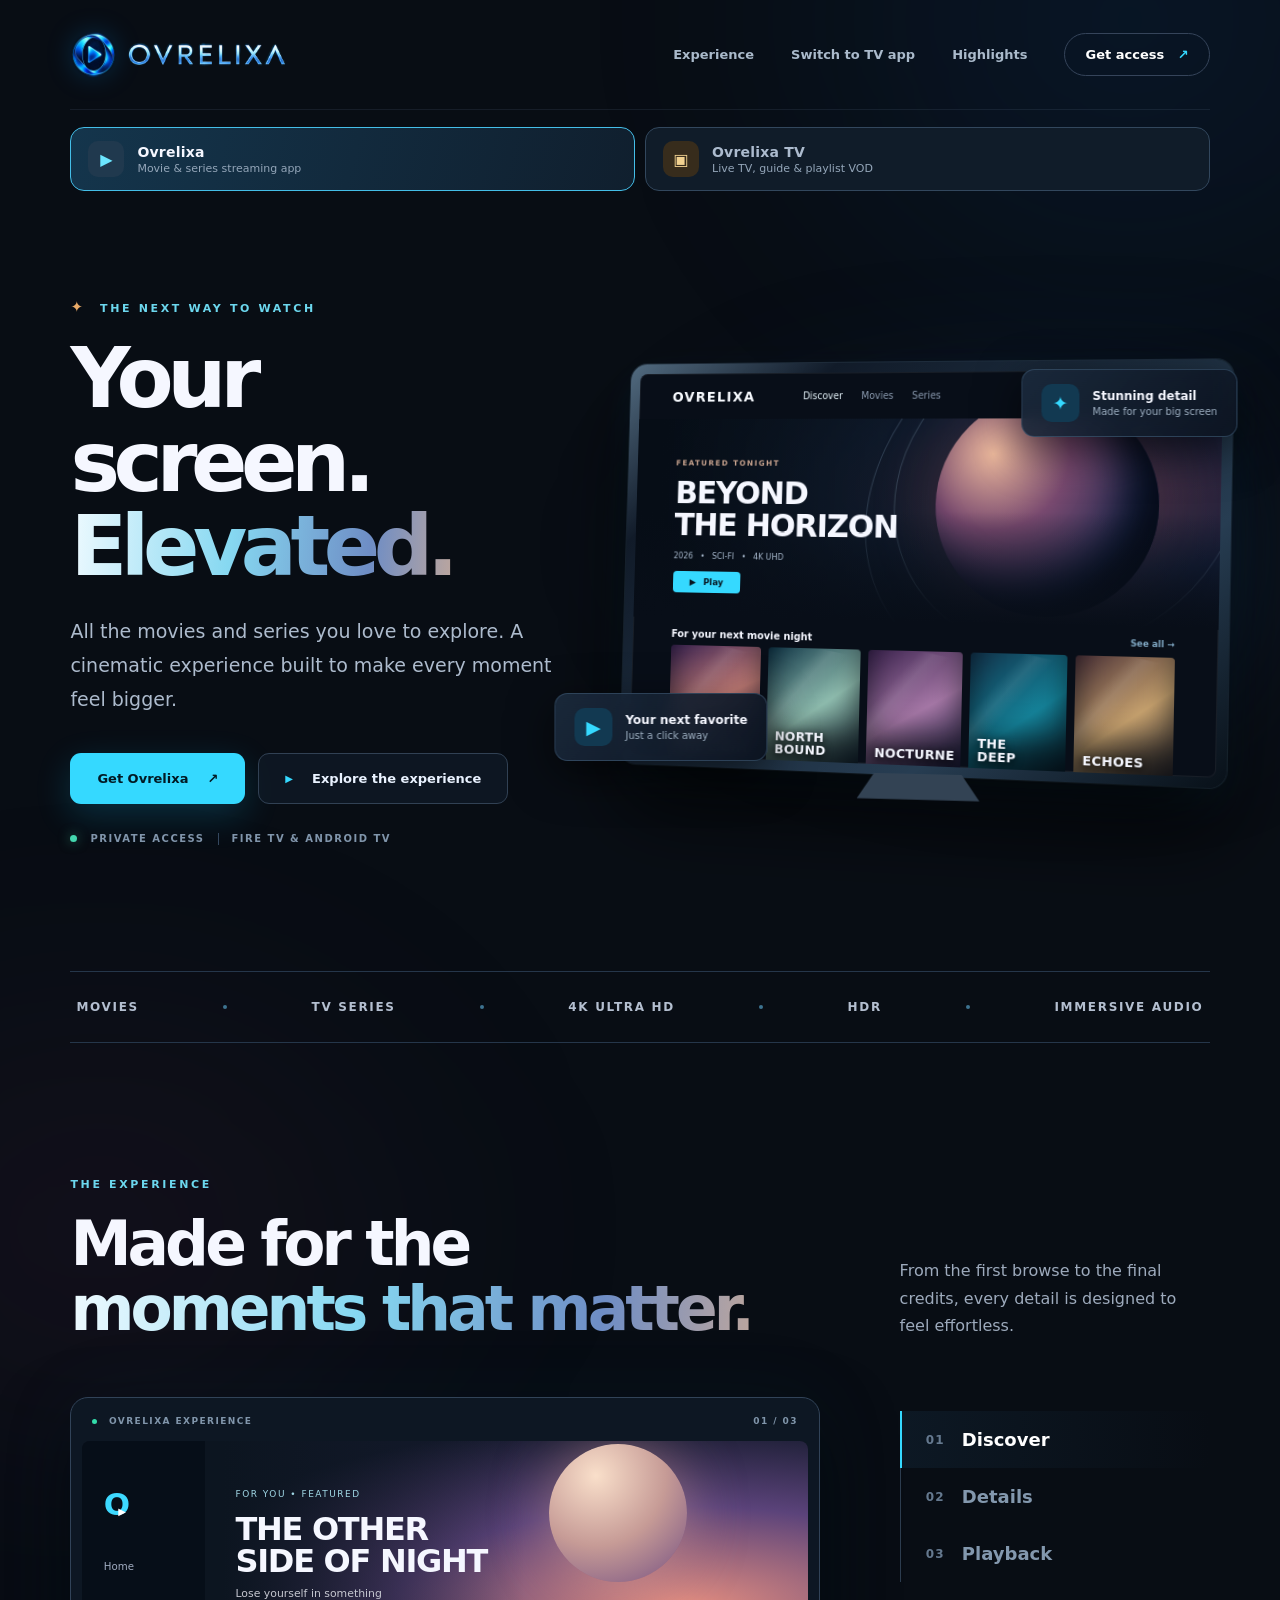
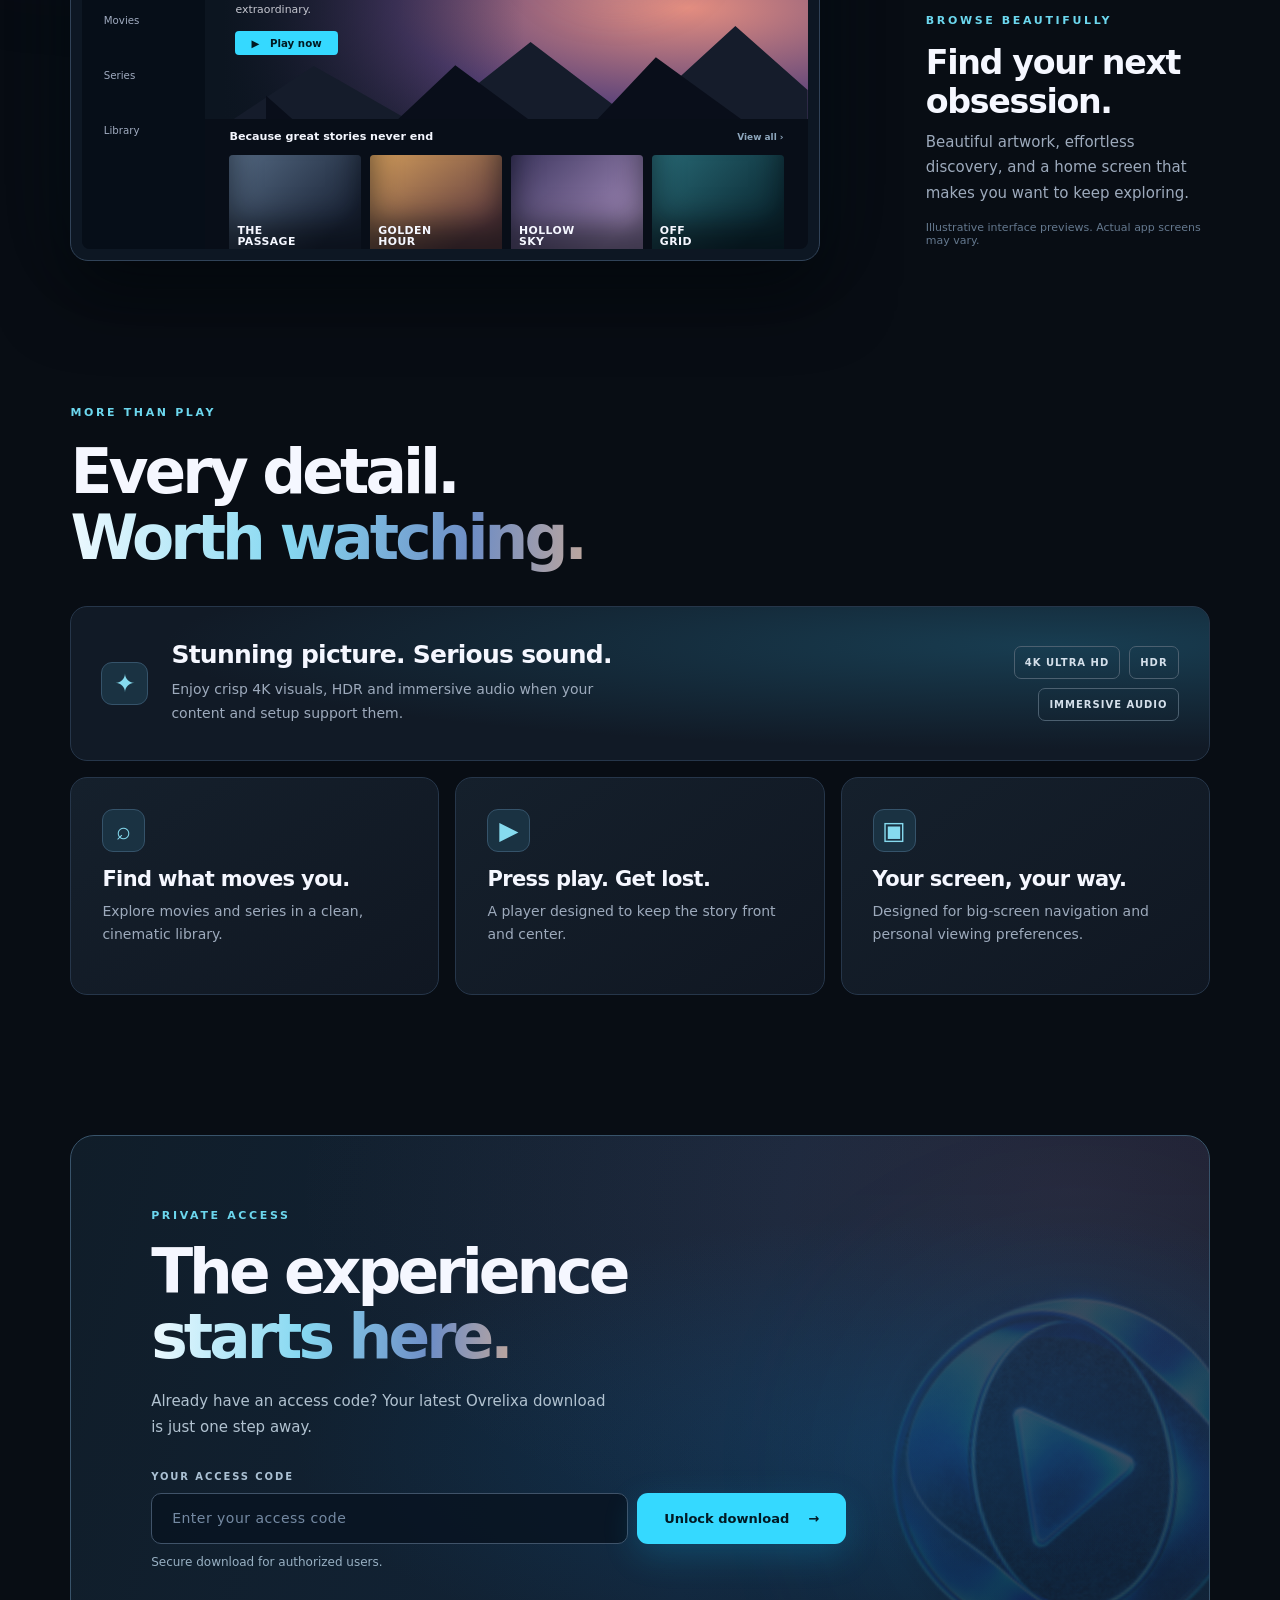
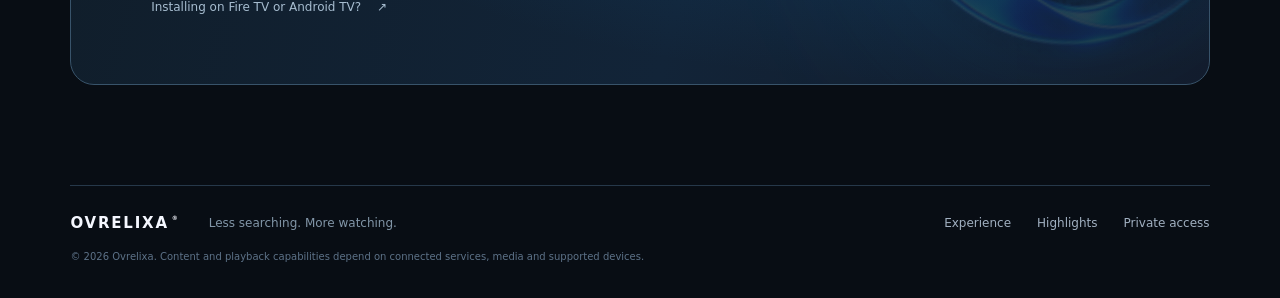
==== commit 1782f01a: "Add prominent two-app switcher across both sites; distinguish live channels from VOD media" ====
--- a/index.html
+++ b/index.html
@@ -26,11 +26,22 @@
       </a>
       <nav class="nav-links" aria-label="Main navigation">
         <a href="#experience">Experience</a>
-        <a href="/tv/">Ovrelixa TV</a>
+        <a href="/tv/">Switch to TV app</a>
         <a href="#features">Highlights</a>
         <a href="#access" class="nav-cta">Get access <span aria-hidden="true">↗</span></a>
       </nav>
     </header>
+
+    <nav class="product-switch" aria-label="Choose your Ovrelixa app">
+      <a href="/" aria-current="page" class="product-link product-movie">
+        <span class="product-icon" aria-hidden="true">▶</span>
+        <span><strong>Ovrelixa</strong><small>Movie &amp; series streaming app</small></span>
+      </a>
+      <a href="/tv/" class="product-link product-tv">
+        <span class="product-icon" aria-hidden="true">▣</span>
+        <span><strong>Ovrelixa TV</strong><small>Live TV, guide &amp; playlist VOD</small></span>
+      </a>
+    </nav>
 
     <main id="main">
       <section class="hero" id="top" aria-labelledby="hero-title">
--- a/styles.css
+++ b/styles.css
@@ -161,4 +161,16 @@
 @media(max-width:1120px){.hero{min-height:620px}.hero-art{transform:translateX(1%)}.float-quality{right:-2%}.float-play{left:-3%}.preview-layout{gap:4%}.access-mark{opacity:.1}}
 @media(max-width:900px){.page-shell{padding:0 5%}.hero{grid-template-columns:1fr;gap:20px;padding:65px 0 55px}.hero-copy{padding:0}.hero-art{max-width:700px;width:92%;justify-self:center;transform:none}.hero h1{font-size:clamp(65px,11vw,96px)}.device{transform:rotateY(-5deg)}.float-play{left:-4%}.float-quality{right:-4%}.capabilities{font-size:10px;letter-spacing:.05em}.section-space{padding-top:96px}.preview-layout{grid-template-columns:1fr;gap:25px}.preview-details{display:grid;grid-template-columns:1fr 1fr;gap:10px}.preview-caption{margin:0 0 0 10px;min-height:0}.preview-disclaimer{grid-column:2;margin:-15px 0 0 10px}.feature-card{padding:23px}.format-pills{max-width:180px}.access-section{margin-top:95px}}
 @media(max-width:600px){.page-shell{padding:0 21px}.site-header{height:80px}.brand-icon{width:35px;height:35px}.brand-wordmark{width:123px}.nav-links{gap:12px}.nav-links>a:not(.nav-cta){display:none}.nav-links .nav-cta{font-size:11px;padding:11px 13px}.hero{padding:64px 0 55px;min-height:0}.hero h1{font-size:clamp(54px,14.5vw,74px);margin:18px 0 22px}.hero-lead{font-size:16px;line-height:1.65}.hero-actions{margin-top:28px}.hero-actions .button{padding:14px 17px;font-size:12px}.hero-meta{font-size:8px;gap:9px;letter-spacing:.1em}.hero-art{width:103%;margin:28px 0 10px}.float-quality{top:-11%;right:-2%;transform:scale(.77);transform-origin:top right}.float-play{bottom:-13%;left:-5%;transform:scale(.75);transform-origin:bottom left}.screen-menu{display:none}.screen-logo{font-size:11px}.screen-posters{gap:5px}.poster{padding:5px}.poster span{font-size:7px}.capabilities{display:grid;grid-template-columns:repeat(3,1fr);gap:14px 10px;text-align:center;padding:26px 0;font-size:9px}.capabilities i{display:none}.section-space{padding-top:85px}.section-heading{display:block;margin-bottom:28px}.section-heading h2,.access-section h2{font-size:clamp(38px,10.6vw,50px)}.section-heading>p{margin-top:17px;font-size:14px}.preview-frame{padding:7px;border-radius:11px}.preview-topbar{font-size:7px;padding:5px 6px 9px}.mock-menu{gap:10%;}.mock-hero-title strong{margin:7px 0 5px;font-size:16px}.mock-hero-title p{font-size:6px;margin-bottom:5px}.mock-thumbnails{gap:5px}.mini-poster{font-size:5px;padding:4px}.detail-copy h3{font-size:26px;margin:7px 0}.detail-copy p{font-size:7px}.detail-tags{gap:5px;margin:6px 0}.detail-buttons b,.detail-buttons>span{padding:5px 8px}.preview-details{display:block}.preview-tabs{display:flex;flex-direction:row;border-left:0;border-bottom:1px solid #2c3c4e;justify-content:space-between}.preview-tab{font-size:13px;gap:7px;padding:13px 8px;border-left:0;border-bottom:2px solid transparent;margin:0 0 -1px}.preview-tab span{font-size:9px}.preview-tab.active{border-bottom-color:var(--aqua);border-left:0;background:none}.preview-caption{margin:22px 0 10px}.preview-caption h3{font-size:28px}.preview-caption p{font-size:14px}.preview-disclaimer{margin:0}.feature-grid{grid-template-columns:1fr;gap:12px}.feature-wide{display:block;min-height:0}.feature-wide .feature-glyph{margin-bottom:20px}.feature-card{min-height:0;padding:24px}.feature-card h3{font-size:20px}.format-pills{max-width:none;justify-content:start;margin:17px 0 0}.format-pills span{font-size:9px;padding:8px}.access-section{padding:44px 23px;margin:85px -10px 0;min-height:0;border-radius:17px}.access-mark{width:250px;top:2%;right:-160px;opacity:.11}.access-content>p{font-size:14px}.access-fields{flex-direction:column}.access-fields .button{width:100%}.footer{margin-top:68px;grid-template-columns:1fr auto}.footer>p{margin:0;grid-column:1/-1;grid-row:2}.footer-links{grid-column:2;grid-row:1;gap:12px;flex-wrap:wrap;justify-content:flex-end;max-width:175px;font-size:10px}.footer small{grid-row:3}}
-@media(prefers-reduced-motion:reduce){*,*:before,*:after{scroll-behavior:auto!important;transition:none!important;animation:none!important}}+@media(prefers-reduced-motion:reduce){*,*:before,*:after{scroll-behavior:auto!important;transition:none!important;animation:none!important}}
+/* Always-visible app switcher: independent installers and account systems. */
+.product-switch{display:grid;grid-template-columns:repeat(2,minmax(0,1fr));gap:10px;margin:17px 0 6px;position:relative;z-index:3}
+.product-link{min-width:0;display:flex;align-items:center;gap:13px;border:1px solid #32475d;border-radius:14px;background:#101c29;color:#acbbce;padding:13px 17px;transition:background .15s,border-color .15s}
+.product-link:hover{background:#1b2a3b;border-color:#5b8fac;color:#fff}
+.product-link[aria-current=page]{color:#f5f7ff;border-color:#44bee8;background:linear-gradient(105deg,#14354c,#101f2e)}
+.product-link.product-tv[aria-current=page]{border-color:#d4a84f;background:linear-gradient(105deg,#382b16,#1b1b21)}
+.product-icon{display:grid;place-items:center;flex:0 0 36px;width:36px;height:36px;border-radius:10px;background:#20394e;color:#6ce6ff;font-size:16px}
+.product-tv .product-icon{background:#372c1c;color:#f1d190}
+.product-link strong,.product-link small{display:block}.product-link strong{font-size:14px;font-weight:800;letter-spacing:.015em}
+.product-link small{font-size:11px;color:#94a6b9;margin-top:2px}
+.product-link:focus-visible{outline:2px solid #70e3fc;outline-offset:2px}
+@media(max-width:600px){.product-switch{gap:7px;margin:12px 0}.product-link{padding:11px 8px;gap:7px;border-radius:10px}.product-icon{flex-basis:27px;width:27px;height:27px;font-size:12px}.product-link strong{font-size:12px}.product-link small{font-size:9px;line-height:1.25}}
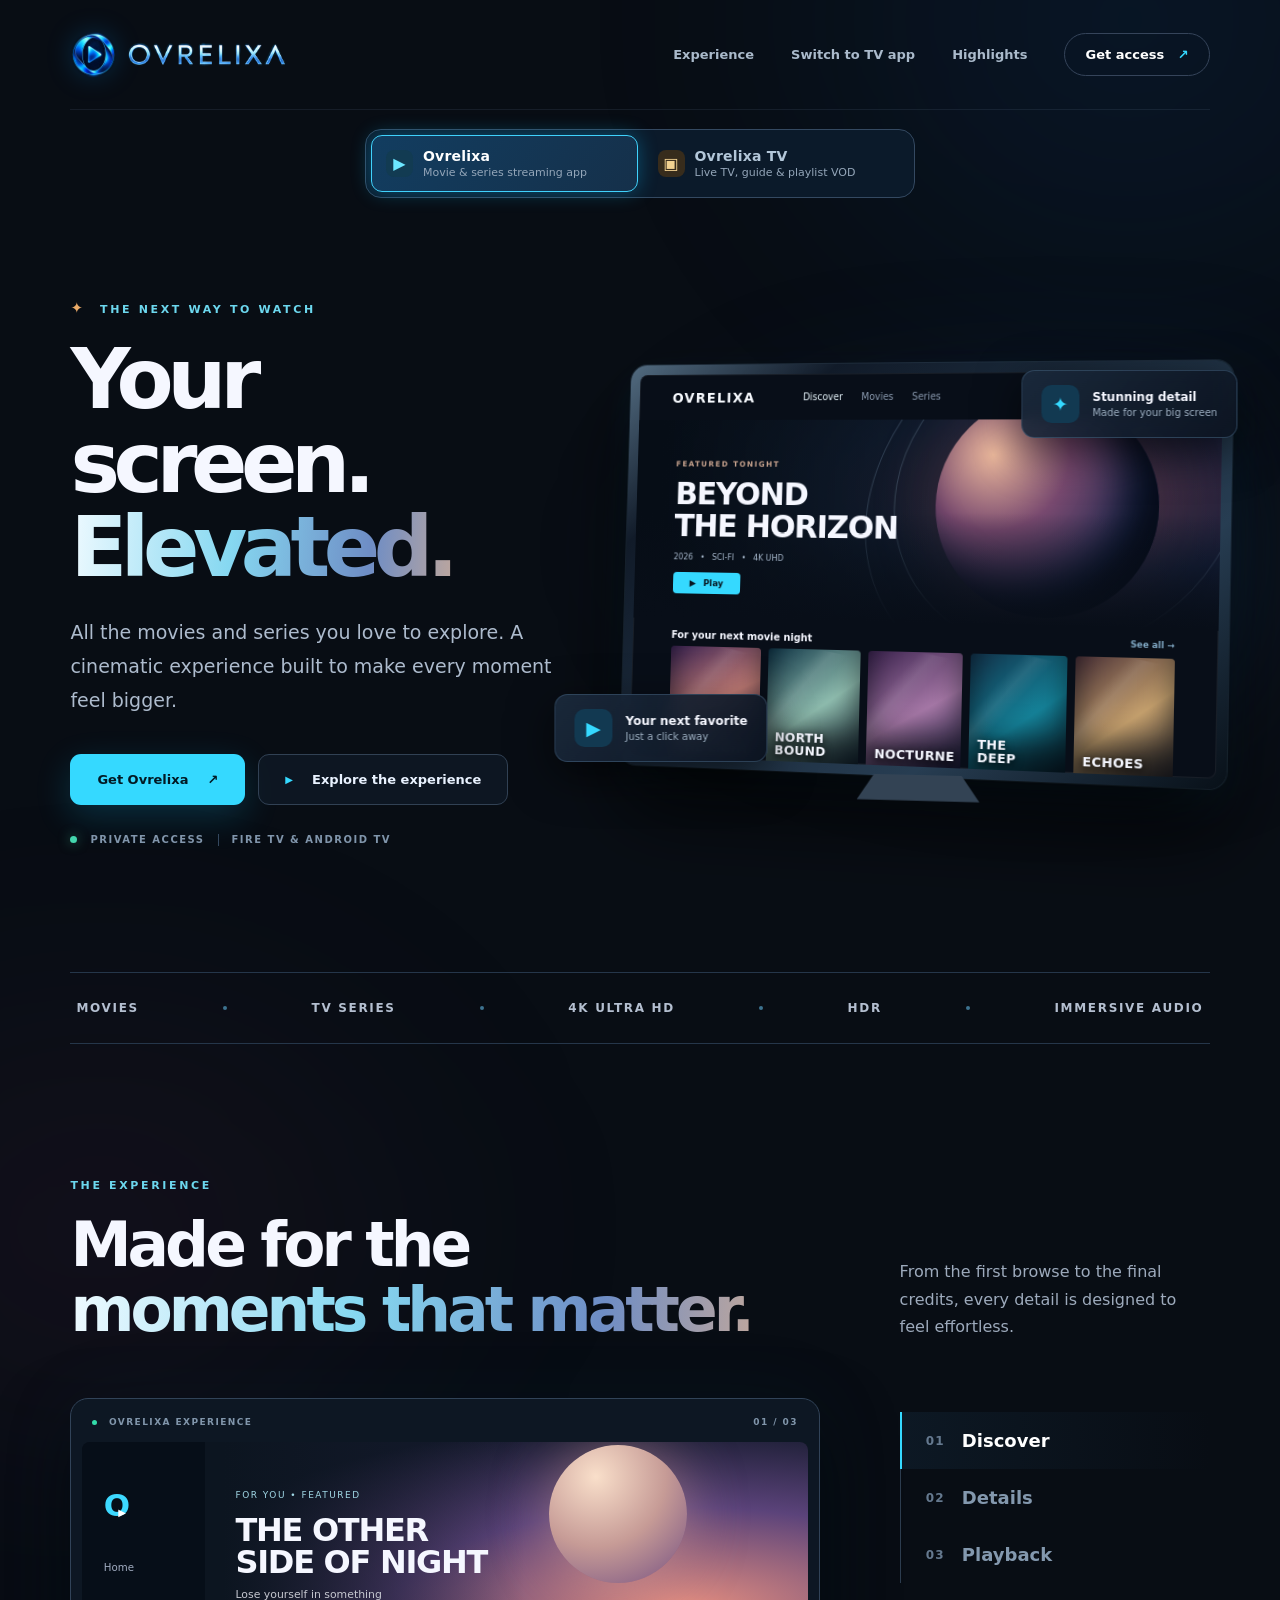
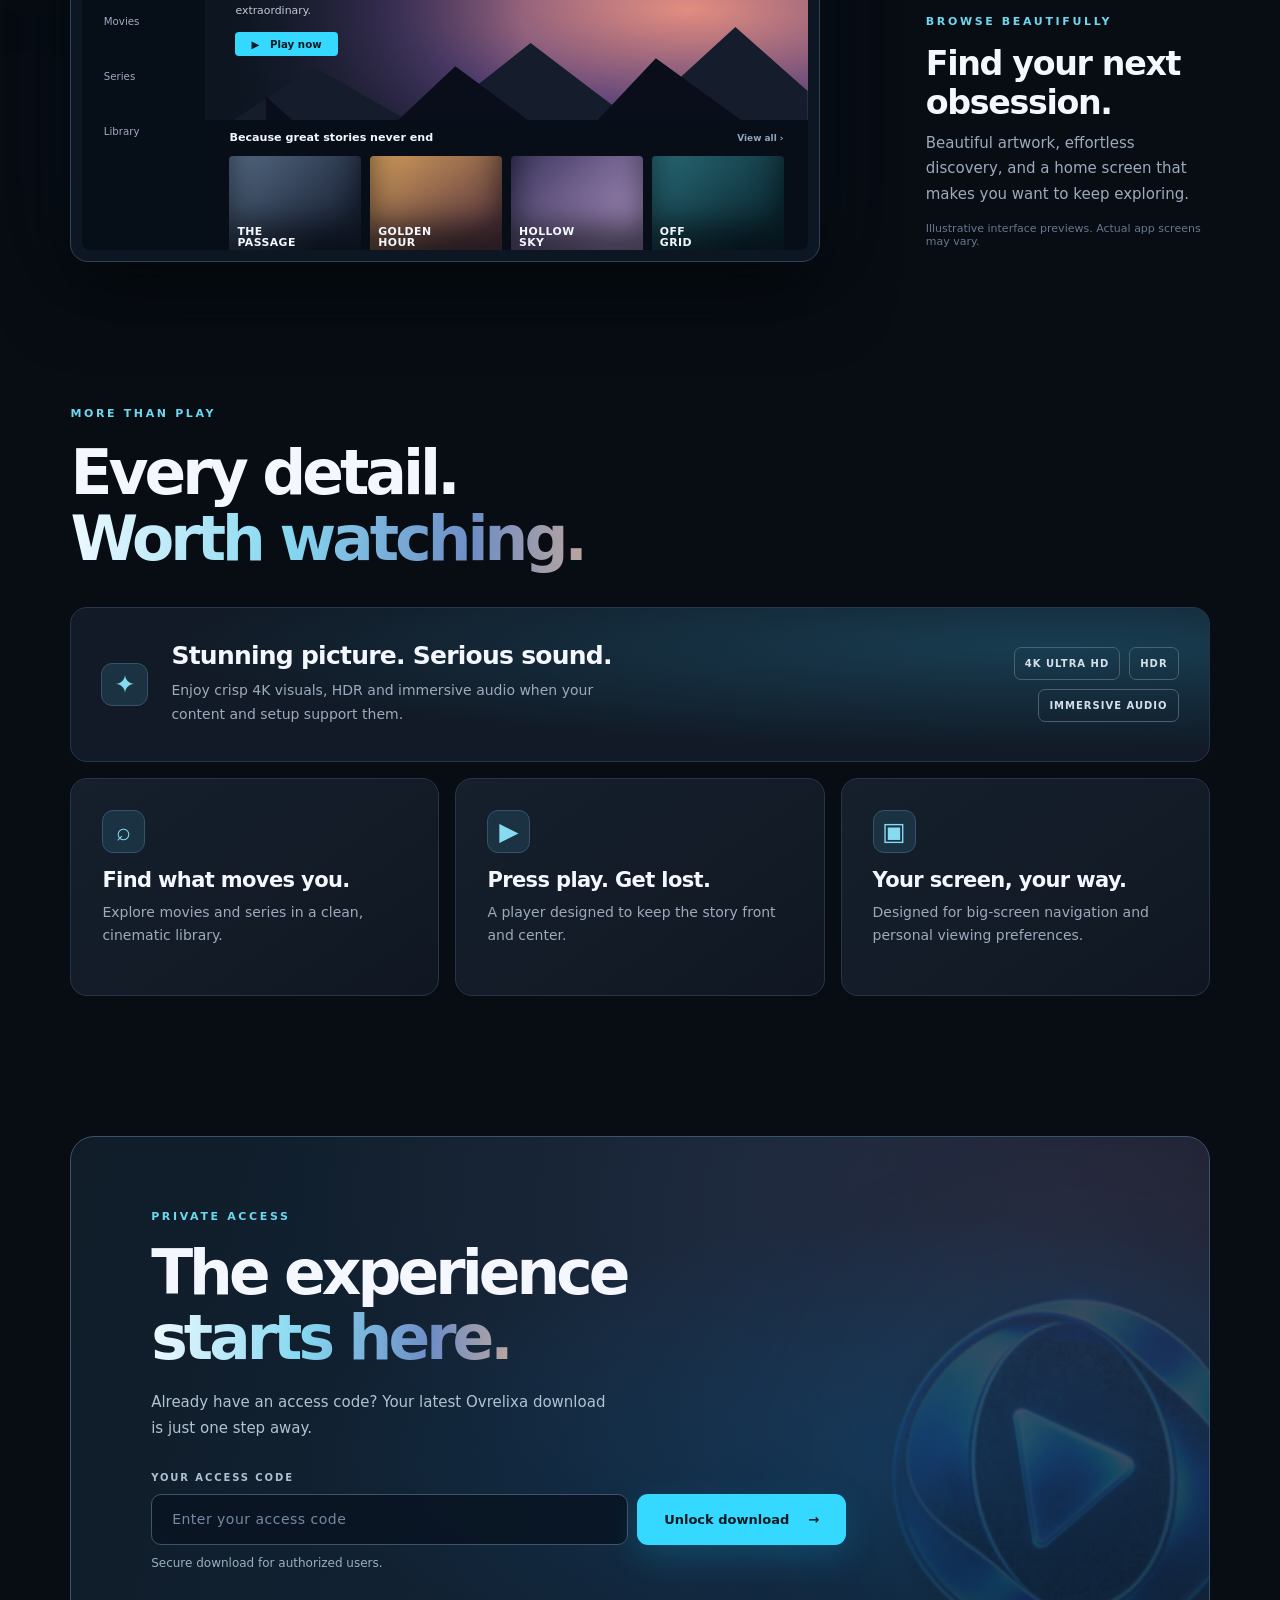
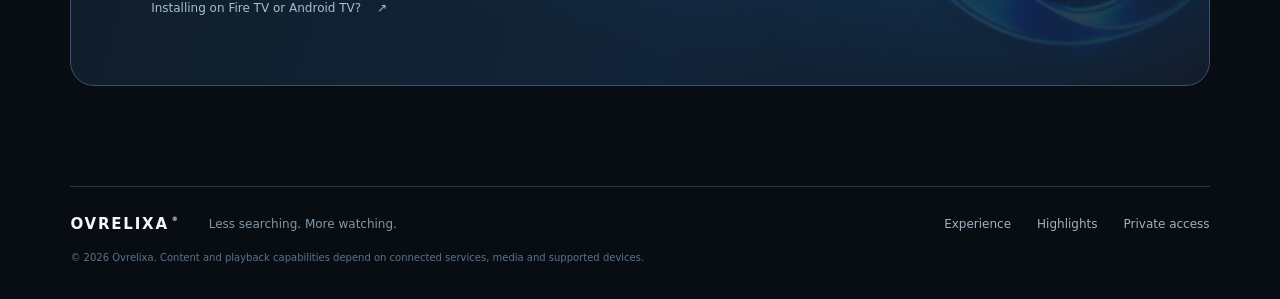
==== commit 4a49b1aa: "Polish website app switcher across both products and refresh cached stylesheets" ====
--- a/index.html
+++ b/index.html
@@ -10,7 +10,7 @@
   <meta property="og:type" content="website">
   <link rel="icon" href="/assets/ovrelixa-mark.png" type="image/png">
   <title>Ovrelixa — Your screen. Elevated.</title>
-  <link rel="stylesheet" href="/styles.css">
+  <link rel="stylesheet" href="/styles.css?v=20261031b">
   <script src="/config.js" defer></script>
   <script src="/app.js" defer></script>
 </head>
--- a/styles.css
+++ b/styles.css
@@ -174,3 +174,19 @@
 .product-link small{font-size:11px;color:#94a6b9;margin-top:2px}
 .product-link:focus-visible{outline:2px solid #70e3fc;outline-offset:2px}
 @media(max-width:600px){.product-switch{gap:7px;margin:12px 0}.product-link{padding:11px 8px;gap:7px;border-radius:10px}.product-icon{flex-basis:27px;width:27px;height:27px;font-size:12px}.product-link strong{font-size:12px}.product-link small{font-size:9px;line-height:1.25}}
+
+/* 2026 refinement — match Ovrelixa TV's compact app-selector across both sites. */
+.product-switch{display:flex;max-width:550px;gap:5px;margin:19px auto 0;padding:5px;border:1px solid #344961;border-radius:16px;background:#0b1a2a}
+.product-link{flex:1;min-width:0;gap:10px;padding:12px 14px;border:1px solid transparent;border-radius:11px;background:transparent;color:#b3c7d9}
+.product-link[aria-current=page]{border:1px solid #40d2fc;background:linear-gradient(125deg,#123d60,#15304a);box-shadow:0 0 20px #0bbdff55;color:#fff}
+.product-link.product-tv[aria-current=page]{border-color:#f0bd55;background:linear-gradient(120deg,#3c2e1b,#102e46)}
+.product-icon{flex:0 0 27px;width:27px;height:27px;font-size:16px;border-radius:8px;background:#123b52}
+.product-link strong{font-size:14px}
+.product-link small{font-size:11px}
+@media(max-width:600px){
+ .product-switch{max-width:100%;gap:3px;margin:12px auto 0;padding:3px;border-radius:12px}
+ .product-link{padding:9px 6px;gap:5px;border-radius:9px}
+ .product-icon{flex:0 0 18px;width:18px;height:22px;font-size:12px}
+ .product-link strong{font-size:12px}
+ .product-link small{font-size:9px;line-height:1.2}
+}
